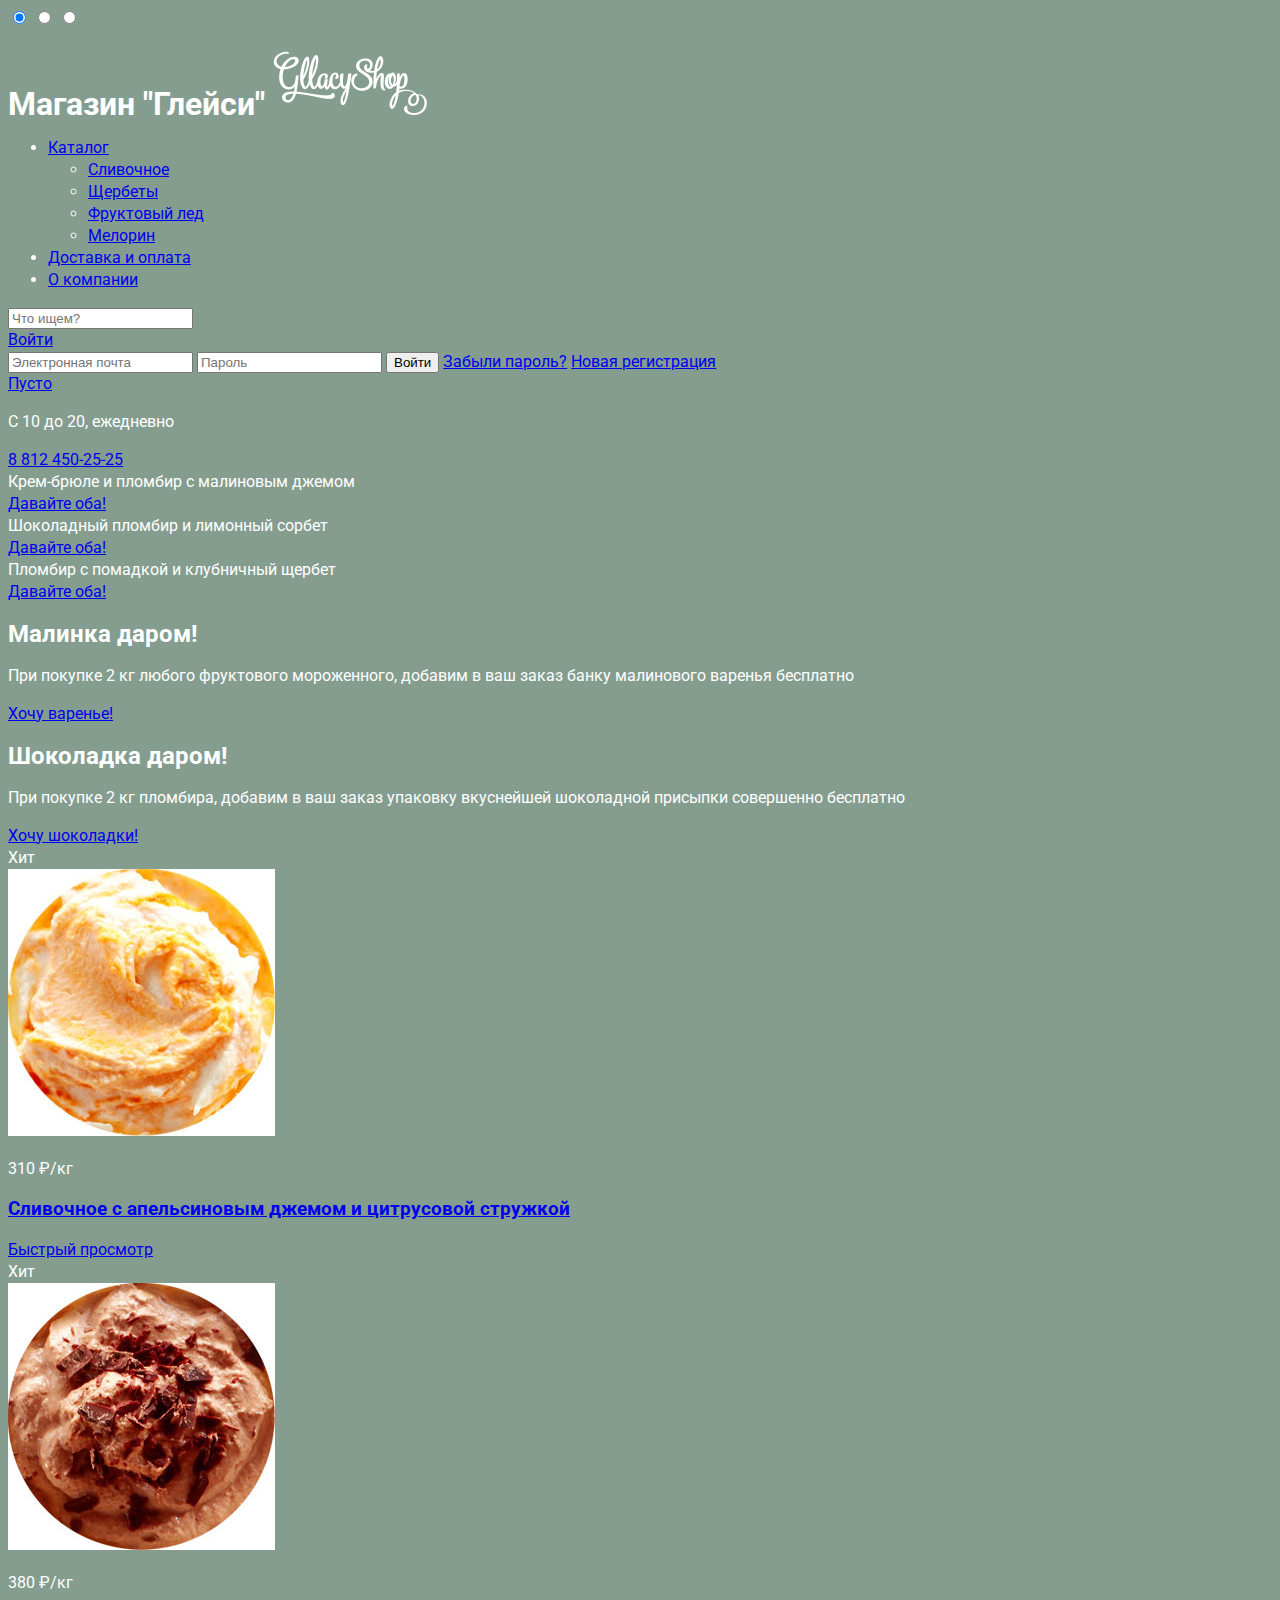
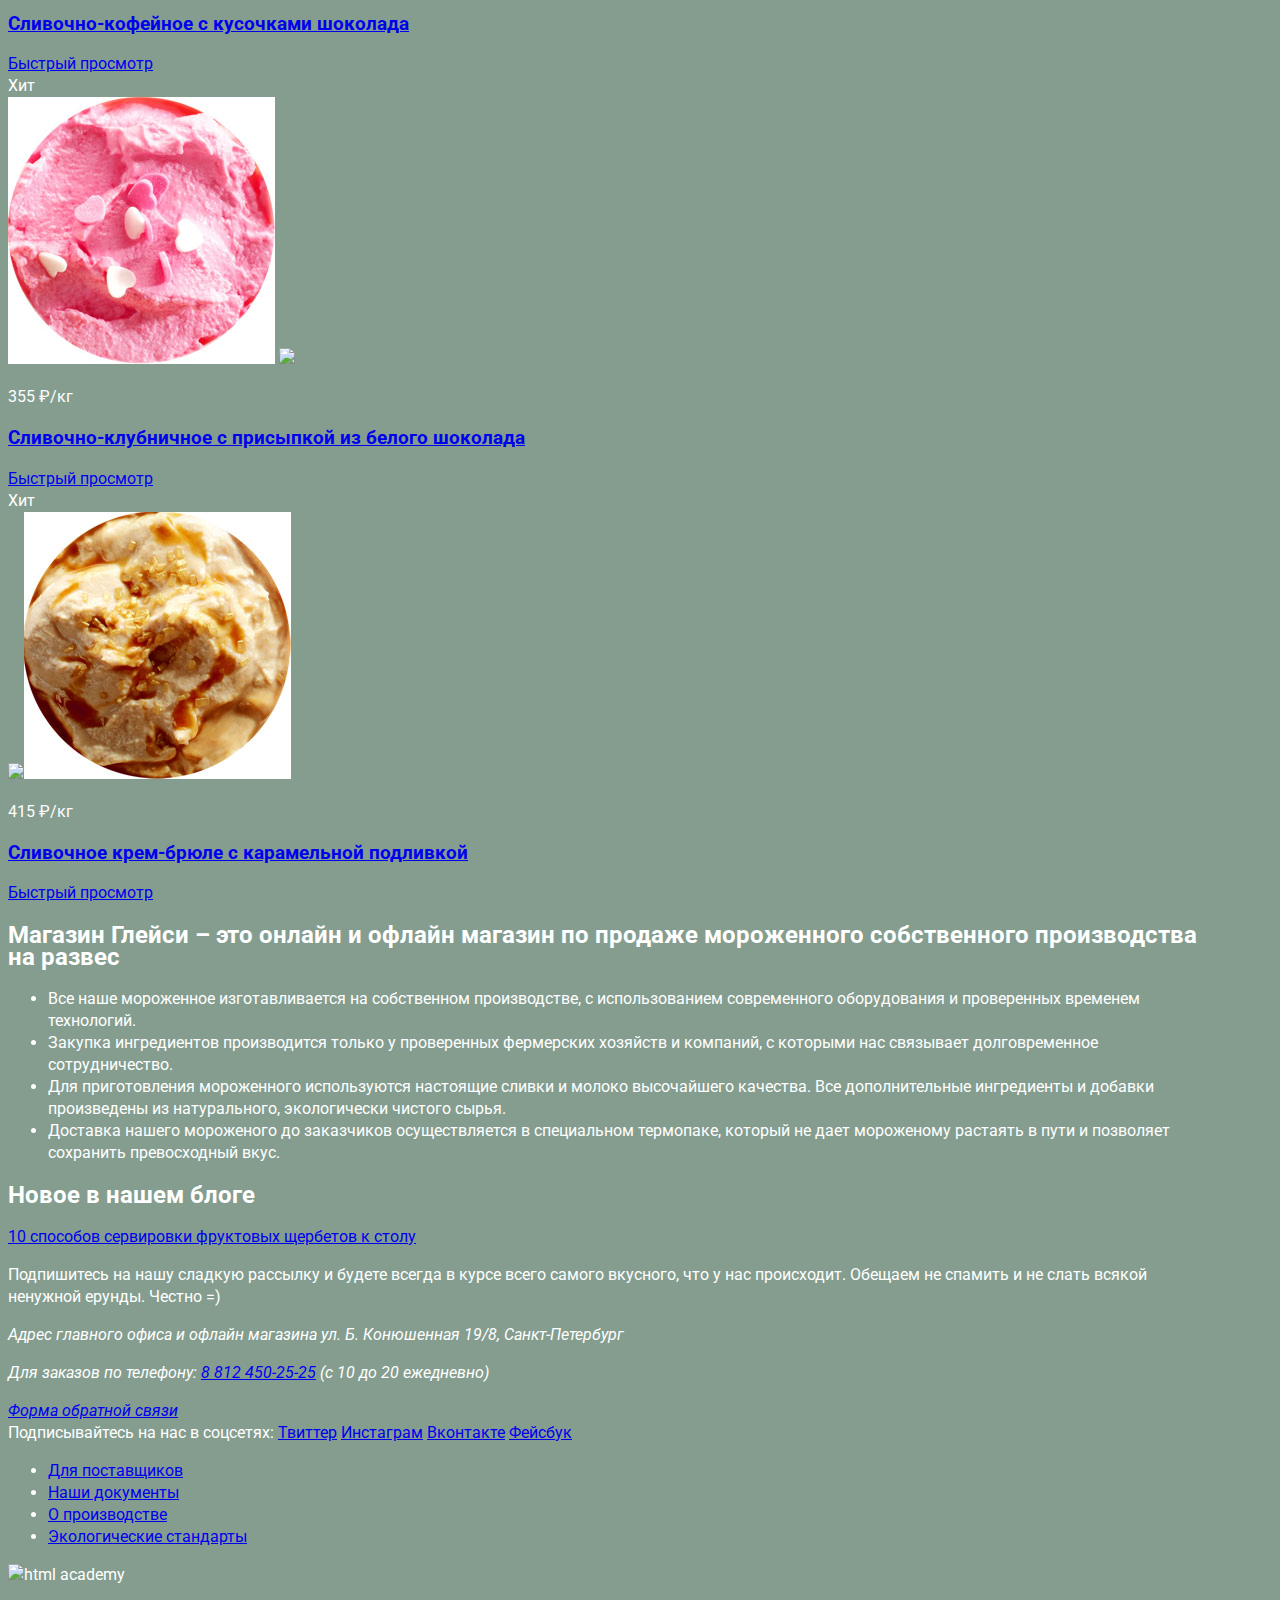
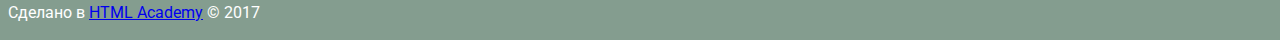
==== index.html @ 0c8eb5ff "Графика" ====
<!DOCTYPE html>
<html lang="ru">
<head>
  <meta charset="utf-8">
  <title>Глейси.Главная</title>
  <link rel="stylesheet" href="https://fonts.googleapis.com/css?family=Roboto:400,500,700&amp;subset=cyrillic">
  <link rel="stylesheet" href="css/style.css">
</head>
<body>
  <input type="radio" name="toggle" id="btn-1" checked>
  <input type="radio" name="toggle" id="btn-2">
  <input type="radio" name="toggle" id="btn-3">
  <div class="wrapper">
    <div class="content-wrapper">
      <header class="main-header">
        <div class="shop-logo">
          <h1>
            <span class="visually-hidden">Магазин "Глейси"</span>
            <img src="img/logo.png" alt="Gllacy Shop" width="154" height="64">
          </h1>
        </div>
        <nav class="main-navigation">
          <ul class="main-menu">
            <li>
              <a href="#">Каталог</a>
              <ul class="sub-menu">
                <li>
                  <a href="catalog.html">Сливочное</a>
                </li>
                <li>
                  <a href="#">Щербеты</a>
                </li>
                <li>
                  <a href="#">Фруктовый лед</a>
                </li>
                <li>
                  <a href="#">Мелорин</a>
                </li>
              </ul>
            </li>
            <li>
              <a href="#">Доставка и оплата</a>
            </li>
            <li>
              <a href="#">О компании</a>
            </li>
          </ul>
        </nav>
        <div class="user-block">
          <div class="search-icon">
            <div class="search-form">
              <!--search-popup-->
              <form action="#" method="post">
                <input type="search" name="search" id="search" placeholder="Что ищем?">
                <label for="search"></label>
              </form>
            </div>
          </div>
          <div class="login">
            <a class="login-icon" href="#">Войти</a>
            <form action="#" method="post">
              <!--login popup-->
              <input type="email" name="email" placeholder="Электронная почта" required>
              <label for="email"></label>
              <input type="text" name="password" id="password" placeholder="Пароль" required>
              <label for="password"></label>
              <button class="btn" type="submit">Войти</button>
              <a href="#">Забыли пароль?</a>
              <a href="#">Новая регистрация</a>
            </form>
          </div>
          <div class="cart">
            <a class="cart-icon" href="#">Пусто</a>
          </div>
          <div class="contacts">
            <p>С 10 до 20, ежедневно</p>
            <a class="phone" href="tel:+78124502525">8 812 450-25-25</a>
          </div>
        </div>
      </header>
      <!--end header-->
      <main>
        <div class="promo-slider">
          <div class="promo-slider-controls">
            <label for="btn-1"></label>
            <label for="btn-2"></label>
            <label for="btn-3"></label>
          </div>
          <div class="promo-slide" id="slide1">
            <div class="promo-slide-title ">
              Крем-брюле и пломбир с малиновым джемом
            </div>
            <a class="btn " href="# ">Давайте оба!</a>
          </div>
          <div class="promo-slide " id="slide2 ">
            <div class="promo-slide-title ">
              Шоколадный пломбир и лимонный сорбет
            </div>
            <a class="btn " href="# ">Давайте оба!</a>
          </div>
          <div class="promo-slide " id="slide3 ">
            <div class="promo-slide-title ">
              Пломбир с помадкой и клубничный щербет
            </div>
            <a class="btn " href="# ">Давайте оба!</a>
          </div>
        </div>
        <!--end slider-->
        <section class="banners ">
          <div class="banner ">
            <h2 class="banner-title ">Малинка даром!</h2>
            <p>При покупке 2 кг любого фруктового мороженного, добавим в ваш заказ банку малинового варенья бесплатно</p>
            <a class="btn " href="# ">Хочу варенье!</a>
          </div>
          <div class="banner-item ">
            <h2 class="banner-title ">Шоколадка даром!</h2>
            <p>При покупке 2 кг пломбира, добавим в ваш заказ упаковку вкуснейшей шоколадной присыпки совершенно бесплатно</p>
            <a class="btn " href="# ">Хочу шоколадки!</a>
          </div>
        </section>
        <!--end banners-->
        <section class="popular-items ">
          <article class="item ">
            <div class="mark mark-hit ">Хит</div>
            <div class="item-img ">
              <img src="img/creamy-orange-jam.jpg " alt="Сливочное с апельсиновым джемом и цитрусовой стружкой " width="267 " height="267 ">
            </div>
            <p class="item-price ">310 &#8381;<span>/кг</span></p>
            <h3 class="item-title ">
              <a href="# ">Сливочное с апельсиновым джемом и цитрусовой стружкой</a>
            </h3>
            <a class="item-btn " href="# ">Быстрый просмотр</a>
          </article>
          <article class="item ">
            <div class="mark mark-hit ">Хит</div>
            <div class="item-img ">
              <img src="img/creamy-coffee.jpg " alt="Сливочно-кофейное с кусочками шоколада " width="267 " height="267 ">
            </div>
            <p class="item-price ">380 &#8381;<span>/кг</span></p>
            <h3 class="item-title ">
              <a href="# ">Сливочно-кофейное с кусочками шоколада</a>
            </h3>
            <a class="item-btn " href="# ">Быстрый просмотр</a>
          </article>
          <article class="item ">
            <div class="mark mark-hit ">Хит</div>
            <div class="item-img ">
              <img src="img/creamy-strawberry.jpg " alt="Сливочно-клубничное с присыпкой из белого шоколада " width="267 " height="267 ">
              <img src="# " alt=" " width=" " height=" ">
            </div>
            <p class="item-price ">355 &#8381;<span>/кг</span></p>
            <h3 class="item-title ">
              <a href="# ">Сливочно-клубничное с присыпкой из белого шоколада</a>
            </h3>
            <a class="item-btn " href="# ">Быстрый просмотр</a>
          </article>
          <article class="item ">
            <div class="mark mark-hit ">Хит</div>
            <div class="item-img ">
              <img src="# " alt=" " width=" " height=" "><img src="img/creamy-creme-brulee.jpg " alt="Сливочное крем-брюле с карамельной подливкой " width="267 " height="267 ">
            </div>
            <p class="item-price ">415 &#8381;<span>/кг</span></p>
            <h3 class="item-title ">
              <a href="# ">Сливочное крем-брюле с карамельной подливкой</a>
            </h3>
            <a class="item-btn " href="# ">Быстрый просмотр</a>
          </article>
        </section>
        <!--end popular-items-->
        <section class="about-us ">
          <h2 class="about-us-title ">Магазин Глейси &ndash; это онлайн и офлайн магазин по продаже мороженного собственного производства на развес</h2>
          <ul class="about-us-info ">
            <li>
              Все наше мороженное изготавливается на собственном производстве, с использованием современного оборудования и проверенных временем технологий.
            </li>
            <li>
              Закупка ингредиентов производится только у проверенных фермерских хозяйств и компаний, с которыми нас связывает долговременное сотрудничество.
            </li>
            <li>
              Для приготовления мороженного используются настоящие сливки и молоко высочайшего качества. Все дополнительные ингредиенты и добавки произведены из натурального, экологически чистого сырья.
            </li>
            <li>
              Доставка нашего мороженого до заказчиков осуществляется в специальном термопаке, который не дает мороженому растаять в пути и позволяет сохранить превосходный вкус.
            </li>
          </ul>
          <!--
          <p>Все наше мороженное изготавливается на собственном производстве, с использованием современного оборудования и проверенных временем технологий.</p>
          <p>Закупка ингредиентов производится только у проверенных фермерских хозяйств и компаний, с которыми нас связывает долговременное сотрудничество.</p>
          <p>Для приготовления мороженного используются настоящие сливки и молоко высочайшего качества. Все дополнительные ингредиенты и добавки произведены из натурального, экологически чистого сырья.</p>
          <p>Доставка нашего мороженого до заказчиков осуществляется в специальном термопаке, который не дает мороженому растаять в пути и позволяет сохранить превосходный вкус.</p> -->
        </section>
        <!--end about-us-->
        <section class="index-content ">
          <div class="blog ">
            <h2 class="blog-title ">Новое в нашем блоге</h2>
            <div class="blog-news ">
              <a href="# ">10 способов сервировки фруктовых щербетов к столу</a>
            </div>
          </div>
          <div class="subscribe ">
            <p>Подпишитесь на нашу сладкую рассылку и будете всегда в курсе всего самого вкусного, что у нас происходит. Обещаем не спамить и не слать всякой ненужной ерунды. Честно =)</p>
            <form>

            </form>
          </div>
        </section>
        <!--end index-content-->
        <section class="contacts ">
          <div class="map ">

          </div>
          <address>
            <p>Адрес главного офиса и офлайн магазина <span>ул. Б. Конюшенная 19/8, Санкт-Петербург</span></p>
            <p>Для заказов по телефону:
              <a class="phone " href="tel:+78124502525 ">8 812 450-25-25</a>
            (с 10 до 20 ежедневно)
            </p>
            <a class="feedback-btn " href="# ">Форма обратной связи</a>
          </address>
        </section>
        <!--end contacts-->
      </main>
      <footer class="main-footer ">
        <div class="footer-social ">
          <span class="visually-hidden ">Подписывайтесь на нас в соцсетях:</span>
          <a class="social-btn social-btn-twit " href="# ">Твиттер</a>
          <a class="social-btn social-btn-inst " href="# ">Инстаграм</a>
          <a class="social-btn social-btn-vk " href="# ">Вконтакте</a>
          <a class="social-btn social-btn-fb " href="# ">Фейсбук</a>
        </div>
        <div class="footer-navigation ">
          <ul>
            <li>
              <a href="# ">Для поставщиков</a>
            </li>
            <li>
              <a href="# ">Наши документы</a>
            </li>
            <li>
              <a href="# ">О производстве</a>
            </li>
            <li>
              <a href="# ">Экологические стандарты</a>
            </li>
          </ul>
        </div>
        <div class="footer-copyright ">
          <div class="copyright-logo ">
            <img src="# " alt="html academy " width="# " height="# ">
          </div>
          <p>Сделано в
            <a class=" " href="https://htmlacademy.ru ">HTML Academy</a> &copy; 2017 </p>
        </div>
      </footer>
      <!--end footer-->
    </div>
  </div>
</body>

</html>
---- css/style.css ----
body {
  min-width: 900px;
  max-width: 1200px;
  font-family: "Roboto", "Arial", sans-serif;
  font-size: 16px;
  line-height: 22px;
  font-weight: 400;
  color: #ffffff;

  background: #849d8f;
}
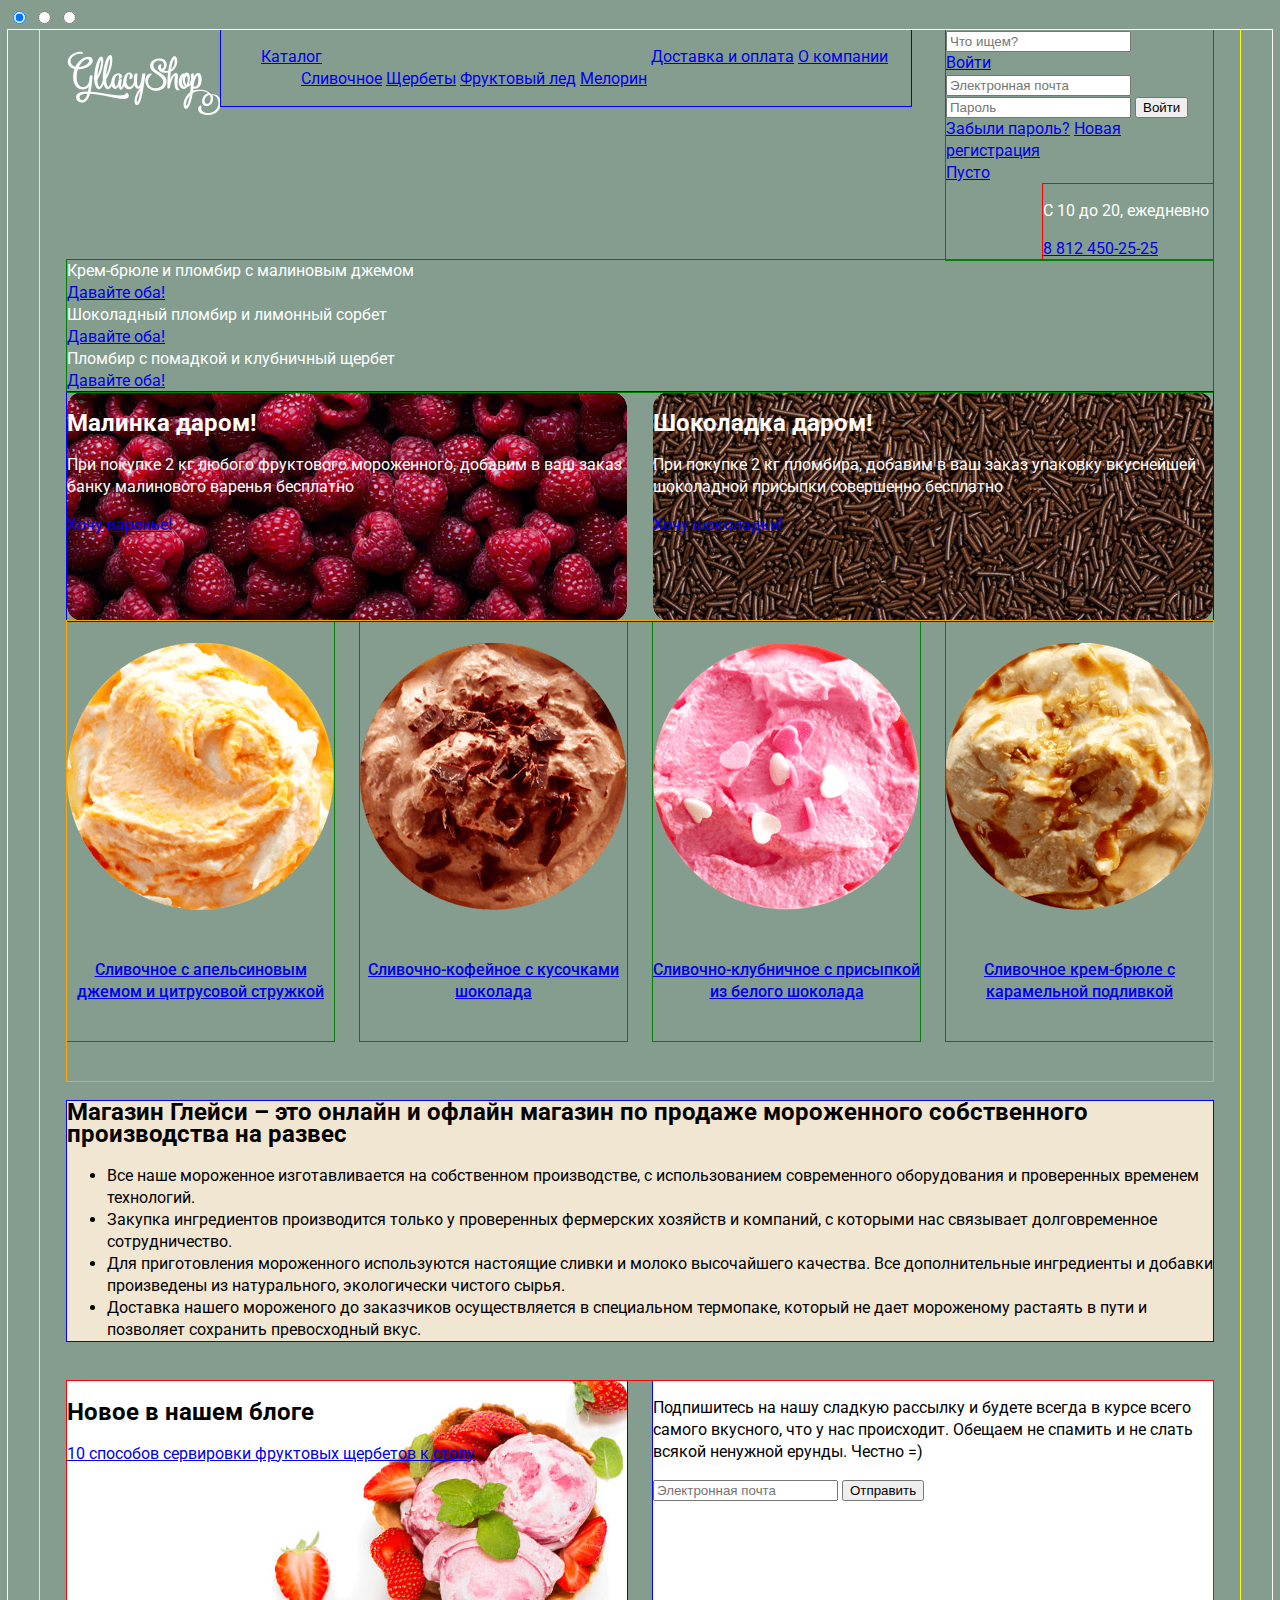
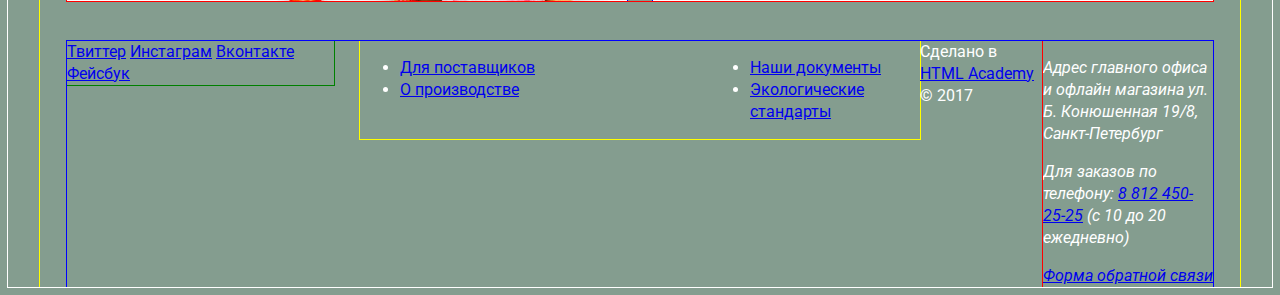
==== commit 3f582003: "Сетка" ====
--- a/index.html
+++ b/index.html
@@ -12,7 +12,7 @@
   <input type="radio" name="toggle" id="btn-3">
   <div class="wrapper">
     <div class="content-wrapper">
-      <header class="main-header">
+      <header class="main-header clearfix">
         <div class="shop-logo">
           <h1>
             <span class="visually-hidden">Магазин "Глейси"</span>
@@ -87,89 +87,88 @@
             <label for="btn-3"></label>
           </div>
           <div class="promo-slide" id="slide1">
-            <div class="promo-slide-title ">
+            <div class="promo-slide-title">
               Крем-брюле и пломбир с малиновым джемом
             </div>
-            <a class="btn " href="# ">Давайте оба!</a>
-          </div>
-          <div class="promo-slide " id="slide2 ">
-            <div class="promo-slide-title ">
+            <a class="btn" href="#">Давайте оба!</a>
+          </div>
+          <div class="promo-slide" id="slide2">
+            <div class="promo-slide-title">
               Шоколадный пломбир и лимонный сорбет
             </div>
-            <a class="btn " href="# ">Давайте оба!</a>
-          </div>
-          <div class="promo-slide " id="slide3 ">
-            <div class="promo-slide-title ">
+            <a class="btn" href="#">Давайте оба!</a>
+          </div>
+          <div class="promo-slide" id="slide3">
+            <div class="promo-slide-title">
               Пломбир с помадкой и клубничный щербет
             </div>
-            <a class="btn " href="# ">Давайте оба!</a>
+            <a class="btn" href="#">Давайте оба!</a>
           </div>
         </div>
         <!--end slider-->
-        <section class="banners ">
-          <div class="banner ">
-            <h2 class="banner-title ">Малинка даром!</h2>
+        <section class="banners clearfix">
+          <div class="banner raspberry">
+            <h2 class="banner-title">Малинка даром!</h2>
             <p>При покупке 2 кг любого фруктового мороженного, добавим в ваш заказ банку малинового варенья бесплатно</p>
-            <a class="btn " href="# ">Хочу варенье!</a>
-          </div>
-          <div class="banner-item ">
-            <h2 class="banner-title ">Шоколадка даром!</h2>
+            <a class="btn" href="#">Хочу варенье!</a>
+          </div>
+          <div class="banner chocolate">
+            <h2 class="banner-title">Шоколадка даром!</h2>
             <p>При покупке 2 кг пломбира, добавим в ваш заказ упаковку вкуснейшей шоколадной присыпки совершенно бесплатно</p>
-            <a class="btn " href="# ">Хочу шоколадки!</a>
+            <a class="btn" href="#">Хочу шоколадки!</a>
           </div>
         </section>
         <!--end banners-->
-        <section class="popular-items ">
-          <article class="item ">
+        <section class="popular-items">
+          <article class="item">
             <div class="mark mark-hit ">Хит</div>
-            <div class="item-img ">
-              <img src="img/creamy-orange-jam.jpg " alt="Сливочное с апельсиновым джемом и цитрусовой стружкой " width="267 " height="267 ">
-            </div>
-            <p class="item-price ">310 &#8381;<span>/кг</span></p>
-            <h3 class="item-title ">
-              <a href="# ">Сливочное с апельсиновым джемом и цитрусовой стружкой</a>
-            </h3>
-            <a class="item-btn " href="# ">Быстрый просмотр</a>
-          </article>
-          <article class="item ">
-            <div class="mark mark-hit ">Хит</div>
-            <div class="item-img ">
-              <img src="img/creamy-coffee.jpg " alt="Сливочно-кофейное с кусочками шоколада " width="267 " height="267 ">
-            </div>
-            <p class="item-price ">380 &#8381;<span>/кг</span></p>
-            <h3 class="item-title ">
-              <a href="# ">Сливочно-кофейное с кусочками шоколада</a>
-            </h3>
-            <a class="item-btn " href="# ">Быстрый просмотр</a>
-          </article>
-          <article class="item ">
-            <div class="mark mark-hit ">Хит</div>
-            <div class="item-img ">
-              <img src="img/creamy-strawberry.jpg " alt="Сливочно-клубничное с присыпкой из белого шоколада " width="267 " height="267 ">
-              <img src="# " alt=" " width=" " height=" ">
-            </div>
-            <p class="item-price ">355 &#8381;<span>/кг</span></p>
-            <h3 class="item-title ">
-              <a href="# ">Сливочно-клубничное с присыпкой из белого шоколада</a>
-            </h3>
-            <a class="item-btn " href="# ">Быстрый просмотр</a>
-          </article>
-          <article class="item ">
-            <div class="mark mark-hit ">Хит</div>
-            <div class="item-img ">
-              <img src="# " alt=" " width=" " height=" "><img src="img/creamy-creme-brulee.jpg " alt="Сливочное крем-брюле с карамельной подливкой " width="267 " height="267 ">
-            </div>
-            <p class="item-price ">415 &#8381;<span>/кг</span></p>
-            <h3 class="item-title ">
-              <a href="# ">Сливочное крем-брюле с карамельной подливкой</a>
-            </h3>
-            <a class="item-btn " href="# ">Быстрый просмотр</a>
+            <div class="item-img">
+              <img src="img/creamy-orange-jam.png" alt="Сливочное с апельсиновым джемом и цитрусовой стружкой" width="267" height="267">
+            </div>
+            <p class="item-price">310 &#8381;<span>/кг</span></p>
+            <h3 class="item-title">
+              <a href="#">Сливочное с апельсиновым джемом и цитрусовой стружкой</a>
+            </h3>
+            <a class="item-btn" href="#">Быстрый просмотр</a>
+          </article>
+          <article class="item">
+            <div class="mark mark-hit">Хит</div>
+            <div class="item-img">
+              <img src="img/creamy-coffee.png" alt="Сливочно-кофейное с кусочками шоколада" width="267" height="267">
+            </div>
+            <p class="item-price">380 &#8381;<span>/кг</span></p>
+            <h3 class="item-title">
+              <a href="#">Сливочно-кофейное с кусочками шоколада</a>
+            </h3>
+            <a class="item-btn" href="#">Быстрый просмотр</a>
+          </article>
+          <article class="item">
+            <div class="mark mark-hit">Хит</div>
+            <div class="item-img">
+              <img src="img/creamy-strawberry.png" alt="Сливочно-клубничное с присыпкой из белого шоколада" width="267" height="267">
+            </div>
+            <p class="item-price">355 &#8381;<span>/кг</span></p>
+            <h3 class="item-title">
+              <a href="#">Сливочно-клубничное с присыпкой из белого шоколада</a>
+            </h3>
+            <a class="item-btn" href="#">Быстрый просмотр</a>
+          </article>
+          <article class="item">
+            <div class="mark mark-hit">Хит</div>
+            <div class="item-img">
+              <img src="img/creamy-creme-brulee.png" alt="Сливочное крем-брюле с карамельной подливкой" width="267" height="267">
+            </div>
+            <p class="item-price">415 &#8381;<span>/кг</span></p>
+            <h3 class="item-title">
+              <a href="#">Сливочное крем-брюле с карамельной подливкой</a>
+            </h3>
+            <a class="item-btn" href="#">Быстрый просмотр</a>
           </article>
         </section>
         <!--end popular-items-->
-        <section class="about-us ">
-          <h2 class="about-us-title ">Магазин Глейси &ndash; это онлайн и офлайн магазин по продаже мороженного собственного производства на развес</h2>
-          <ul class="about-us-info ">
+        <section class="about-us">
+          <h2 class="about-us-title">Магазин Глейси &ndash; это онлайн и офлайн магазин по продаже мороженного собственного производства на развес</h2>
+          <ul class="about-us-info">
             <li>
               Все наше мороженное изготавливается на собственном производстве, с использованием современного оборудования и проверенных временем технологий.
             </li>
@@ -190,66 +189,69 @@
           <p>Доставка нашего мороженого до заказчиков осуществляется в специальном термопаке, который не дает мороженому растаять в пути и позволяет сохранить превосходный вкус.</p> -->
         </section>
         <!--end about-us-->
-        <section class="index-content ">
-          <div class="blog ">
-            <h2 class="blog-title ">Новое в нашем блоге</h2>
-            <div class="blog-news ">
-              <a href="# ">10 способов сервировки фруктовых щербетов к столу</a>
-            </div>
-          </div>
-          <div class="subscribe ">
+        <section class="index-content clearfix">
+          <div class="blog">
+            <h2 class="blog-title">Новое в нашем блоге</h2>
+            <div class="blog-news">
+              <a href="#">10 способов сервировки фруктовых щербетов к столу</a>
+            </div>
+          </div>
+          <div class="subscribe">
             <p>Подпишитесь на нашу сладкую рассылку и будете всегда в курсе всего самого вкусного, что у нас происходит. Обещаем не спамить и не слать всякой ненужной ерунды. Честно =)</p>
             <form>
-
+              <input type="email" name="email" placeholder="Электронная почта" required>
+              <label for="email"></label>
+              <button class="btn" type="submit">Отправить</button>
             </form>
           </div>
         </section>
         <!--end index-content-->
-        <section class="contacts ">
-          <div class="map ">
+        <section class="contacts">
+          <div class="map">
 
           </div>
           <address>
             <p>Адрес главного офиса и офлайн магазина <span>ул. Б. Конюшенная 19/8, Санкт-Петербург</span></p>
             <p>Для заказов по телефону:
-              <a class="phone " href="tel:+78124502525 ">8 812 450-25-25</a>
+              <a class="phone" href="tel:+78124502525">8 812 450-25-25</a>
             (с 10 до 20 ежедневно)
             </p>
-            <a class="feedback-btn " href="# ">Форма обратной связи</a>
+            <a class="feedback-btn" href="#">Форма обратной связи</a>
           </address>
         </section>
         <!--end contacts-->
       </main>
-      <footer class="main-footer ">
-        <div class="footer-social ">
-          <span class="visually-hidden ">Подписывайтесь на нас в соцсетях:</span>
-          <a class="social-btn social-btn-twit " href="# ">Твиттер</a>
-          <a class="social-btn social-btn-inst " href="# ">Инстаграм</a>
-          <a class="social-btn social-btn-vk " href="# ">Вконтакте</a>
-          <a class="social-btn social-btn-fb " href="# ">Фейсбук</a>
-        </div>
-        <div class="footer-navigation ">
-          <ul>
-            <li>
-              <a href="# ">Для поставщиков</a>
-            </li>
-            <li>
-              <a href="# ">Наши документы</a>
-            </li>
-            <li>
-              <a href="# ">О производстве</a>
-            </li>
-            <li>
-              <a href="# ">Экологические стандарты</a>
-            </li>
-          </ul>
-        </div>
-        <div class="footer-copyright ">
-          <div class="copyright-logo ">
-            <img src="# " alt="html academy " width="# " height="# ">
+      <footer class="main-footer clearfix">
+        <div class="footer-social">
+          <span class="visually-hidden">Подписывайтесь на нас в соцсетях:</span>
+          <a class="social-btn social-btn-twit" href="#">Твиттер</a>
+          <a class="social-btn social-btn-inst" href="#">Инстаграм</a>
+          <a class="social-btn social-btn-vk" href="#">Вконтакте</a>
+          <a class="social-btn social-btn-fb" href="#">Фейсбук</a>
+        </div>
+        <div class="footer-navigation clearfix">
+          <ul class="footer-navigation-production">
+            <li>
+              <a href="#">Для поставщиков</a>
+            </li>
+            <li>
+              <a href="#">О производстве</a>
+            </li>
+          </ul>
+          <ul class="footer-navigation-documents">
+            <li>
+              <a href="#">Наши документы</a>
+            </li>
+            <li>
+              <a href="#">Экологические стандарты</a>
+            </li>
+          </ul>
+        </div>
+        <div class="footer-copyright">
+          <div class="copyright-logo">
           </div>
           <p>Сделано в
-            <a class=" " href="https://htmlacademy.ru ">HTML Academy</a> &copy; 2017 </p>
+            <a class="#" href="https://htmlacademy.ru">HTML Academy</a> &copy; 2017</p>
         </div>
       </footer>
       <!--end footer-->
--- a/css/style.css
+++ b/css/style.css
@@ -1,6 +1,7 @@
 body {
-  min-width: 900px;
-  max-width: 1200px;
+  min-width: 1200px;
+  /*min-width: 900px;
+  max-width: 1200px;*/
   font-family: "Roboto", "Arial", sans-serif;
   font-size: 16px;
   line-height: 22px;
@@ -9,3 +10,274 @@
 
   background: #849d8f;
 }
+
+.clearfix::after {
+  content: "";
+
+  display: table;
+  clear: both;
+}
+
+.visually-hidden {
+  display: none;
+}
+
+.wrapper {
+  outline: white 1px solid;
+}
+
+.content-wrapper {
+  outline: yellow 1px solid;
+  width: 1146px;
+  margin: 0 auto;
+  padding: 0 27px;
+}
+
+.main-header {
+  outline-color: red 1px solid;
+}
+
+.shop-logo {
+  float: left;
+  width: 154px;
+}
+
+.main-navigation {
+  outline: blue 1px solid;
+  float: left;
+  width: 690px;
+}
+
+.main-menu li {
+  display: inline-block;
+  vertical-align: top;
+}
+
+.user-block {
+  outline: green 1px solid;
+  float: right;
+  width:267px;
+}
+
+.contacts {
+  float: right;
+  width: 170px;
+}
+
+.promo-slider {
+  outline: green 1px solid;
+}
+
+.banners {
+  outline: blue 1px solid;
+}
+
+.banner {
+  width: 560px;
+  min-height: 229px;
+}
+
+.banner.raspberry {
+  float: left;
+
+  color: #ffffff;
+  background: #b13559 url("../img/raspberry-banner.jpg") no-repeat;
+  background-position: 100% 100%;
+  border-radius: 15px;
+}
+
+.banner.chocolate {
+  float: right;
+
+  color: #ffffff;
+  background: #391d11 url("../img/chocolate-banner.jpg");
+  border-radius: 16px;
+}
+
+.popular-items {
+  outline: orange 1px solid;
+  font-size: 0;
+}
+
+/*.item-img img {
+  width: 267px;
+  height: 267px;
+  border-radius: 50%;
+}*/
+
+/*   start catalog style   */
+
+.items {
+  outline: blue 1px solid;
+  font-size: 0;
+}
+
+/*   end catalog style   */
+
+.item {
+  outline: green 1px solid;
+  display: inline-block;
+  width: 267px;
+  margin-right: 26px;
+  margin-bottom: 40px;
+  vertical-align: top;
+  text-align: center;
+}
+
+.item:nth-child(4n+4) {
+  margin-right: 0;
+}
+
+.item-title {
+  font-size: 16px;
+  font-weight: 500;
+  line-height: 22px;
+}
+
+.about-us {
+  outline: blue 1px solid;
+  margin-bottom: 40px;
+  color: #000000;
+  background: #f1e6d1;
+}
+
+.index-content {
+  outline: red 1px solid;
+  margin-bottom: 40px;
+}
+
+.blog {
+  outline: blue 1px solid;
+  float: left;
+  width: 560px;
+  min-height: 220px;
+  color: #000000;
+  background: #ffffff url("../img/blog-img.jpg");
+}
+
+.subscribe {
+  outline: blue 1px solid;
+  float: right;
+  width: 560px;
+  min-height: 220px;
+  color: #000000;
+  background: #ffffff;
+}
+
+.contacts {
+  outline: red 1px solid;
+}
+
+/*   start catalog style   */
+
+.breadcrumbs {
+  outline: orange 1px solid;
+}
+
+.breadcrumbs li {
+  display: inline-block;
+}
+
+.catalog-creamy {
+  outline: black 1px solid;
+}
+
+.catalog-creamy-title {
+  outline: grey 1px solid;
+}
+
+.filter {
+  outline: green 1px solid;
+  margin: 0;
+  padding: 0;
+  font-size: 16px;
+  font-weight: 500;
+  line-height: 18px;
+}
+
+.sorting-filter {
+  float: left;
+  width: 193px;
+  margin: 0;
+  margin-right: 16px;
+  padding: 0;
+  border: none;
+}
+
+.range-filter {
+  float: left;
+  width: 218px;
+  margin: 0;
+  margin-right: 15px;
+  padding: 0;
+  border: none;
+}
+
+.fat-filter {
+  float: left;
+  width: 415px;
+  margin: 0;
+  margin-right: 289px;
+  padding: 0;
+  border: none;
+}
+
+.filler-filter {
+  float: left;
+  width: 702px;
+  margin: 0;
+  margin-right: 15px;
+  padding: 0;
+}
+
+.filter-title {
+  font-size: 14px;
+  font-weight: 500;
+  line-height: 16px;
+}
+
+.pagination {
+  width: 190px;
+  margin: 0;
+  margin-left: auto;
+  padding: 0;
+}
+
+.pagination li {
+  display: inline-block;
+}
+
+/*   end catalog ctyle     */
+
+.main-footer {
+  outline: blue 1px solid;
+}
+
+.footer-social {
+  outline: green 1px solid;
+  float: left;
+  width: 267px;
+  margin-right: 26px;
+}
+
+.footer-navigation {
+  outline: yellow 1px solid;
+  float: left;
+  width: 560px;
+}
+
+.footer-navigation-production {
+  float: left;
+  width: 150px;
+}
+
+.footer-navigation-documents {
+  float: right;
+  width: 170px;
+}
+
+.footer-copyrigt {
+  outline: orange 1px solid;
+  float: right;
+  width: 267px;
+}
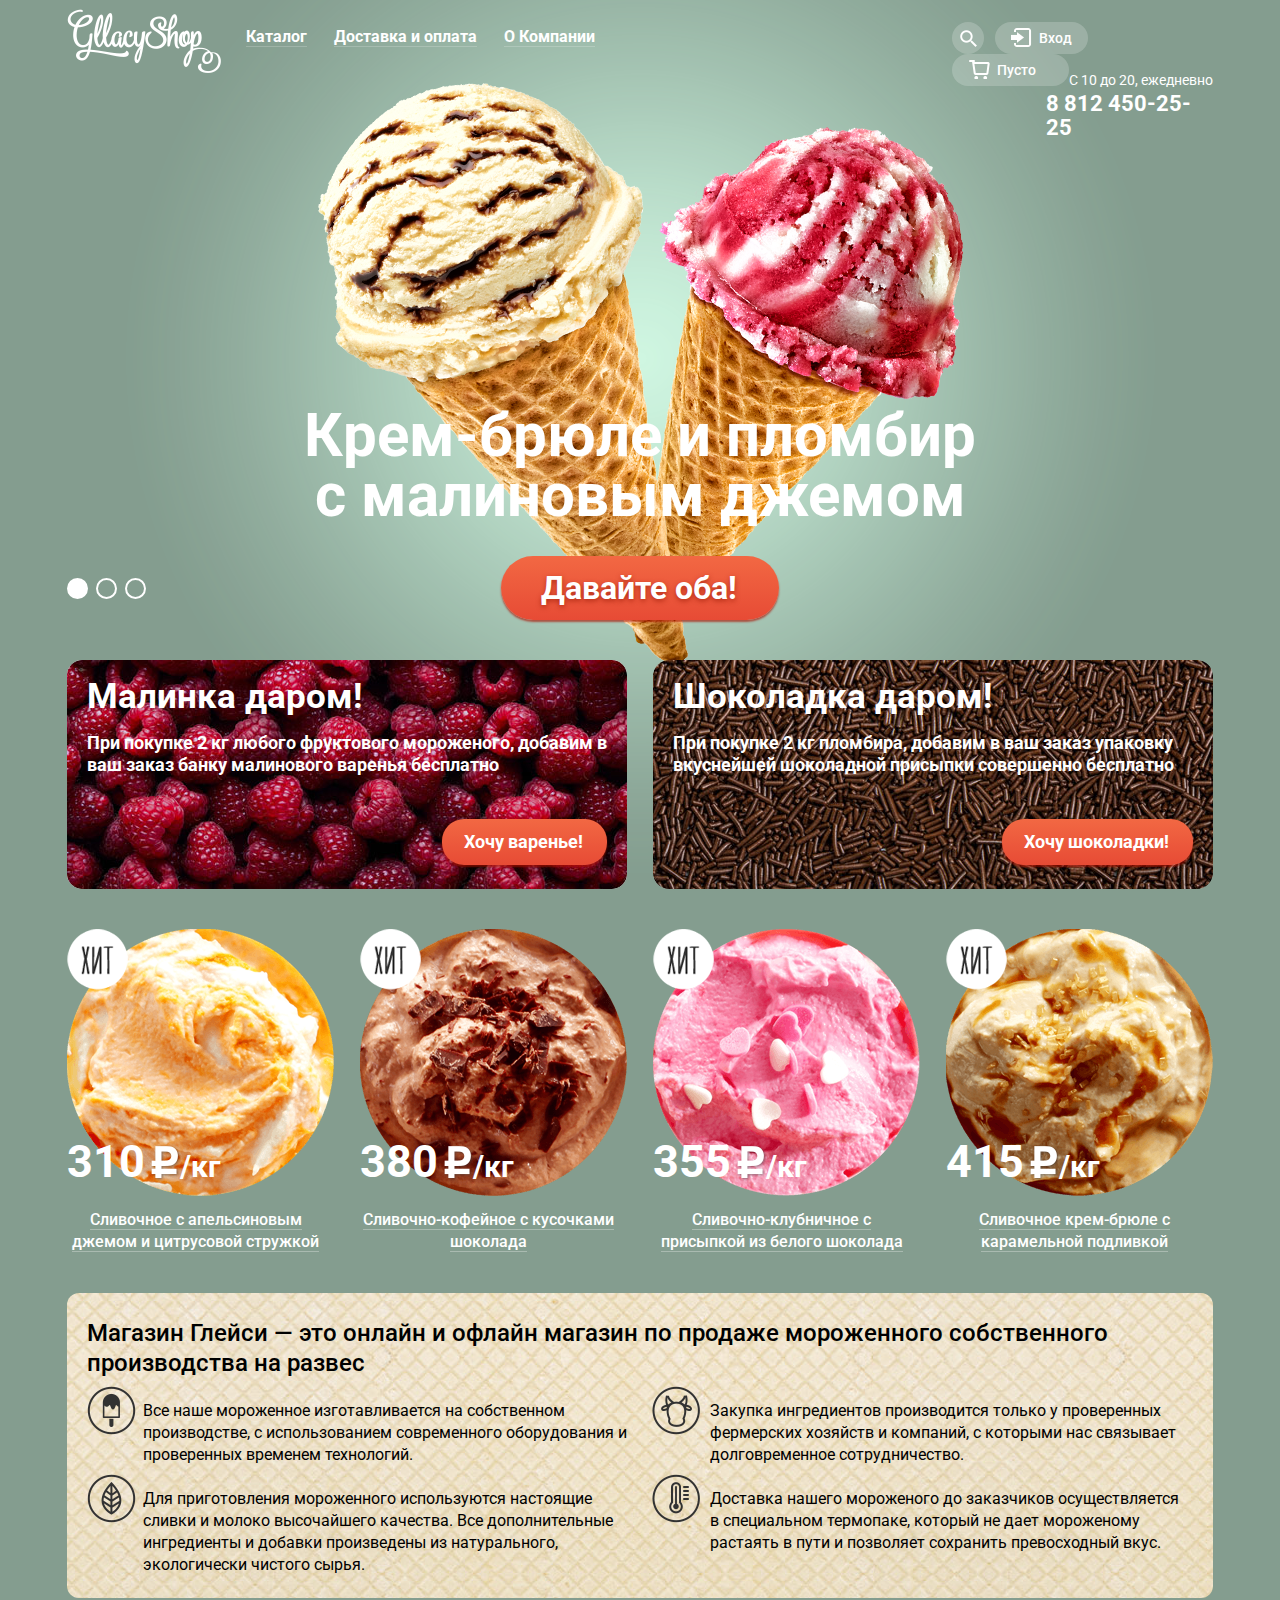
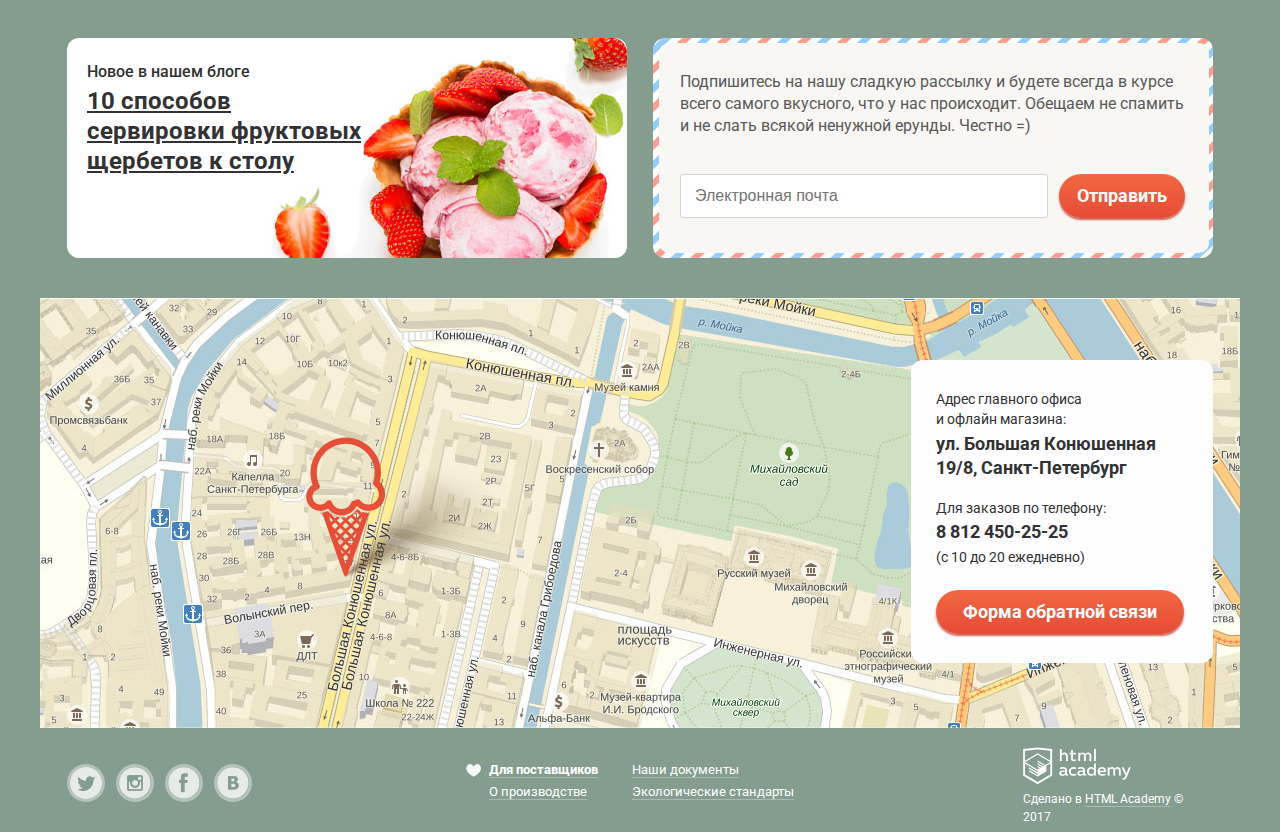
==== commit e10fba38: "Декоративные элементы" ====
--- a/index.html
+++ b/index.html
@@ -1,121 +1,129 @@
 <!DOCTYPE html>
 <html lang="ru">
+
 <head>
   <meta charset="utf-8">
   <title>Глейси.Главная</title>
   <link rel="stylesheet" href="https://fonts.googleapis.com/css?family=Roboto:400,500,700&amp;subset=cyrillic">
+  <link rel="stylesheet" href="css/normalize.css">
   <link rel="stylesheet" href="css/style.css">
 </head>
 <body>
   <input type="radio" name="toggle" id="btn-1" checked>
   <input type="radio" name="toggle" id="btn-2">
   <input type="radio" name="toggle" id="btn-3">
-  <div class="wrapper">
+  <div class="site-wrapper">
     <div class="content-wrapper">
       <header class="main-header clearfix">
-        <div class="shop-logo">
-          <h1>
-            <span class="visually-hidden">Магазин "Глейси"</span>
-            <img src="img/logo.png" alt="Gllacy Shop" width="154" height="64">
-          </h1>
-        </div>
+        <h1 class="shop-logo">
+          <span class="visually-hidden">Магазин "Глейси"</span>
+          <img src="img/logo.png" alt="Gllacy Shop" width="154" height="64">
+        </h1>
         <nav class="main-navigation">
           <ul class="main-menu">
-            <li>
-              <a href="#">Каталог</a>
-              <ul class="sub-menu">
-                <li>
-                  <a href="catalog.html">Сливочное</a>
-                </li>
-                <li>
-                  <a href="#">Щербеты</a>
-                </li>
-                <li>
-                  <a href="#">Фруктовый лед</a>
-                </li>
-                <li>
-                  <a href="#">Мелорин</a>
-                </li>
-              </ul>
+            <li class="main-menu-item">
+              <a class="main-menu-link" href="#">Каталог</a>
+              <div class="sub-menu-wrapper">
+                <ul class="sub-menu">
+                  <li class="sub-menu-title">Новинки</li>
+                  <li class="sub-menu-item actual">
+                    <a class="sub-menu-link" href="catalog.html">Сливочное</a>
+                  </li>
+                  <li class="sub-menu-item">
+                    <a class="sub-menu-link" href="#">Щербеты</a>
+                  </li>
+                  <li class="sub-menu-item">
+                    <a class="sub-menu-link" href="#">Фруктовый лед</a>
+                  </li>
+                  <li class="sub-menu-item">
+                    <a class="sub-menu-link" href="#">Мелорин</a>
+                  </li>
+                </ul>
+              </div>
             </li>
-            <li>
-              <a href="#">Доставка и оплата</a>
+            <li class="main-menu-item">
+              <a class="main-menu-link" href="#">Доставка и оплата</a>
             </li>
-            <li>
-              <a href="#">О компании</a>
+            <li class="main-menu-item">
+              <a class="main-menu-link" href="#">О Компании</a>
             </li>
           </ul>
         </nav>
         <div class="user-block">
-          <div class="search-icon">
-            <div class="search-form">
+          <div class="search">
+            <a class="search-btn" href="#"><span class="visually-hidden">Поиск</span></a>
+            <div class="search-form-wrapper">
               <!--search-popup-->
-              <form action="#" method="post">
+              <form class="search-form" action="#" method="post">
+                <label for="search">Что ищем?</label>
                 <input type="search" name="search" id="search" placeholder="Что ищем?">
-                <label for="search"></label>
               </form>
             </div>
           </div>
           <div class="login">
-            <a class="login-icon" href="#">Войти</a>
-            <form action="#" method="post">
+            <a class="login-btn" href="#">Вход</a>
+            <div class="login-form-wrapper">
               <!--login popup-->
-              <input type="email" name="email" placeholder="Электронная почта" required>
-              <label for="email"></label>
-              <input type="text" name="password" id="password" placeholder="Пароль" required>
-              <label for="password"></label>
-              <button class="btn" type="submit">Войти</button>
-              <a href="#">Забыли пароль?</a>
-              <a href="#">Новая регистрация</a>
-            </form>
+              <form class="login-form clearfix" action="#" method="post">
+                <label for="email">Электронная почта</label>
+                <input type="email" name="email" placeholder="Электронная почта" required>
+                <label for="password">Пароль</label>
+                <input type="text" name="password" id="password" placeholder="Пароль" required>
+                <button class="btn" type="submit">Вход</button>
+                <div class="login-form-links">
+                  <a href="#">Забыли пароль?</a>
+                  <a href="#">Новая регистрация</a>
+                </div>
+              </form>
+            </div>
           </div>
           <div class="cart">
-            <a class="cart-icon" href="#">Пусто</a>
-          </div>
-          <div class="contacts">
-            <p>С 10 до 20, ежедневно</p>
-            <a class="phone" href="tel:+78124502525">8 812 450-25-25</a>
-          </div>
+            <a class="cart-btn" href="#">Пусто</a>
+          </div>
+        </div>
+        <div class="header-contacts">
+          <p>С 10 до 20, ежедневно</p>
+          <a class="contacts-phone" href="tel:+78124502525">8 812 450-25-25</a>
         </div>
       </header>
       <!--end header-->
       <main>
-        <div class="promo-slider">
-          <div class="promo-slider-controls">
+        <div class="slider">
+          <div class="slide" id="slide1">
+            <div class="slide-title">
+              Крем-брюле и пломбир с&nbsp;малиновым джемом
+            </div>
+            <a class="slider-btn btn" href="#">Давайте оба!</a>
+          </div>
+          <div class="slide" id="slide2">
+            <div class="slide-title">
+              Шоколадный пломбир и&nbsp;лимонный сорбет
+            </div>
+            <a class="slider-btn btn" href="#">Давайте оба!</a>
+          </div>
+          <div class="slide" id="slide3">
+            <div class="slide-title">
+              Пломбир с помадкой и&nbsp;клубничный щербет
+            </div>
+            <a class="slider-btn btn" href="#">Давайте оба!</a>
+          </div>
+          <div class="slider-controls">
             <label for="btn-1"></label>
             <label for="btn-2"></label>
             <label for="btn-3"></label>
           </div>
-          <div class="promo-slide" id="slide1">
-            <div class="promo-slide-title">
-              Крем-брюле и пломбир с малиновым джемом
-            </div>
-            <a class="btn" href="#">Давайте оба!</a>
-          </div>
-          <div class="promo-slide" id="slide2">
-            <div class="promo-slide-title">
-              Шоколадный пломбир и лимонный сорбет
-            </div>
-            <a class="btn" href="#">Давайте оба!</a>
-          </div>
-          <div class="promo-slide" id="slide3">
-            <div class="promo-slide-title">
-              Пломбир с помадкой и клубничный щербет
-            </div>
-            <a class="btn" href="#">Давайте оба!</a>
-          </div>
         </div>
         <!--end slider-->
-        <section class="banners clearfix">
-          <div class="banner raspberry">
-            <h2 class="banner-title">Малинка даром!</h2>
-            <p>При покупке 2 кг любого фруктового мороженного, добавим в ваш заказ банку малинового варенья бесплатно</p>
-            <a class="btn" href="#">Хочу варенье!</a>
-          </div>
-          <div class="banner chocolate">
-            <h2 class="banner-title">Шоколадка даром!</h2>
-            <p>При покупке 2 кг пломбира, добавим в ваш заказ упаковку вкуснейшей шоколадной присыпки совершенно бесплатно</p>
-            <a class="btn" href="#">Хочу шоколадки!</a>
+        <section class="promo clearfix">
+          <div class="promo-block raspberry">
+            <h2 class="promo-block-title">Малинка даром!</h2>
+            <p class="promo-block-info">При покупке 2 кг любого фруктового мороженого, добавим в ваш заказ банку малинового варенья бесплатно</p>
+            <a class="promo-block-btn btn" href="#">Хочу варенье!</a>
+          </div>
+          <div class="promo-block chocolate">
+            <h2 class="promo-block-title">Шоколадка даром!</h2>
+            <p class="promo-block-info">При покупке 2 кг пломбира, добавим в ваш заказ упаковку вкуснейшей шоколадной присыпки совершенно бесплатно</p>
+            <a class="promo-block-btn btn" href="#">Хочу шоколадки!</a>
           </div>
         </section>
         <!--end banners-->
@@ -125,138 +133,152 @@
             <div class="item-img">
               <img src="img/creamy-orange-jam.png" alt="Сливочное с апельсиновым джемом и цитрусовой стружкой" width="267" height="267">
             </div>
-            <p class="item-price">310 &#8381;<span>/кг</span></p>
-            <h3 class="item-title">
-              <a href="#">Сливочное с апельсиновым джемом и цитрусовой стружкой</a>
-            </h3>
-            <a class="item-btn" href="#">Быстрый просмотр</a>
+            <p class="item-price">310<span class="small">/кг</span></p>
+            <h3 class="item-title">
+              <a class="link" href="#">Сливочное с апельсиновым джемом и цитрусовой стружкой</a>
+            </h3>
+            <div class="item-view">
+              <a class="item-btn btn" href="#">Быстрый просмотр</a>
+            </div>
           </article>
           <article class="item">
             <div class="mark mark-hit">Хит</div>
             <div class="item-img">
               <img src="img/creamy-coffee.png" alt="Сливочно-кофейное с кусочками шоколада" width="267" height="267">
             </div>
-            <p class="item-price">380 &#8381;<span>/кг</span></p>
-            <h3 class="item-title">
-              <a href="#">Сливочно-кофейное с кусочками шоколада</a>
-            </h3>
-            <a class="item-btn" href="#">Быстрый просмотр</a>
+            <p class="item-price">380<span class="small">/кг</span></p>
+            <h3 class="item-title">
+              <a class="link" href="#">Сливочно-кофейное с кусочками шоколада</a>
+            </h3>
+            <div class="item-view">
+              <a class="item-btn btn" href="#">Быстрый просмотр</a>
+            </div>
           </article>
           <article class="item">
             <div class="mark mark-hit">Хит</div>
             <div class="item-img">
               <img src="img/creamy-strawberry.png" alt="Сливочно-клубничное с присыпкой из белого шоколада" width="267" height="267">
             </div>
-            <p class="item-price">355 &#8381;<span>/кг</span></p>
-            <h3 class="item-title">
-              <a href="#">Сливочно-клубничное с присыпкой из белого шоколада</a>
-            </h3>
-            <a class="item-btn" href="#">Быстрый просмотр</a>
+            <p class="item-price">355<span class="small">/кг</span></p>
+            <h3 class="item-title">
+              <a class="link" href="#">Сливочно-клубничное с присыпкой из белого шоколада</a>
+            </h3>
+            <div class="item-view">
+              <a class="item-btn btn" href="#">Быстрый просмотр</a>
+            </div>
           </article>
           <article class="item">
             <div class="mark mark-hit">Хит</div>
             <div class="item-img">
               <img src="img/creamy-creme-brulee.png" alt="Сливочное крем-брюле с карамельной подливкой" width="267" height="267">
             </div>
-            <p class="item-price">415 &#8381;<span>/кг</span></p>
-            <h3 class="item-title">
-              <a href="#">Сливочное крем-брюле с карамельной подливкой</a>
-            </h3>
-            <a class="item-btn" href="#">Быстрый просмотр</a>
+            <p class="item-price">415<span class="small">/кг</span></p>
+            <h3 class="item-title">
+              <a class="link" href="#">Сливочное крем-брюле с карамельной подливкой</a>
+            </h3>
+            <div class="item-view">
+              <a class="item-btn btn" href="#">Быстрый просмотр</a>
+            </div>
           </article>
         </section>
         <!--end popular-items-->
-        <section class="about-us">
-          <h2 class="about-us-title">Магазин Глейси &ndash; это онлайн и офлайн магазин по продаже мороженного собственного производства на развес</h2>
-          <ul class="about-us-info">
-            <li>
-              Все наше мороженное изготавливается на собственном производстве, с использованием современного оборудования и проверенных временем технологий.
-            </li>
-            <li>
-              Закупка ингредиентов производится только у проверенных фермерских хозяйств и компаний, с которыми нас связывает долговременное сотрудничество.
-            </li>
-            <li>
-              Для приготовления мороженного используются настоящие сливки и молоко высочайшего качества. Все дополнительные ингредиенты и добавки произведены из натурального, экологически чистого сырья.
-            </li>
-            <li>
-              Доставка нашего мороженого до заказчиков осуществляется в специальном термопаке, который не дает мороженому растаять в пути и позволяет сохранить превосходный вкус.
-            </li>
-          </ul>
-          <!--
-          <p>Все наше мороженное изготавливается на собственном производстве, с использованием современного оборудования и проверенных временем технологий.</p>
-          <p>Закупка ингредиентов производится только у проверенных фермерских хозяйств и компаний, с которыми нас связывает долговременное сотрудничество.</p>
-          <p>Для приготовления мороженного используются настоящие сливки и молоко высочайшего качества. Все дополнительные ингредиенты и добавки произведены из натурального, экологически чистого сырья.</p>
-          <p>Доставка нашего мороженого до заказчиков осуществляется в специальном термопаке, который не дает мороженому растаять в пути и позволяет сохранить превосходный вкус.</p> -->
+        <section class="about-us clearfix">
+          <h2 class="about-us-title">Магазин Глейси — это онлайн и офлайн магазин по продаже мороженного собственного производства на развес</h2>
+          <div class="about-us-info-left">
+            <p class="about-us-info production">Все наше мороженное изготавливается на собственном производстве, с использованием современного оборудования и проверенных временем технологий.</p>
+            <p class="about-us-info raw">Для приготовления мороженного используются настоящие сливки и молоко высочайшего качества. Все дополнительные ингредиенты и добавки произведены из натурального, экологически чистого сырья.</p>
+          </div>
+          <div class="about-us-info-right">
+            <p class="about-us-info purchase">Закупка ингредиентов производится только у проверенных фермерских хозяйств и компаний, с которыми нас связывает долговременное сотрудничество.</p>
+            <p class="about-us-info delivery">Доставка нашего мороженого до заказчиков осуществляется в специальном термопаке, который не дает мороженому растаять в пути и позволяет сохранить превосходный вкус.</p>
+          </div>
         </section>
         <!--end about-us-->
         <section class="index-content clearfix">
           <div class="blog">
             <h2 class="blog-title">Новое в нашем блоге</h2>
-            <div class="blog-news">
-              <a href="#">10 способов сервировки фруктовых щербетов к столу</a>
-            </div>
+            <a class="blog-news" href="#">
+              10 способов сервировки фруктовых щербетов к столу
+            </a>
           </div>
           <div class="subscribe">
-            <p>Подпишитесь на нашу сладкую рассылку и будете всегда в курсе всего самого вкусного, что у нас происходит. Обещаем не спамить и не слать всякой ненужной ерунды. Честно =)</p>
-            <form>
-              <input type="email" name="email" placeholder="Электронная почта" required>
-              <label for="email"></label>
-              <button class="btn" type="submit">Отправить</button>
-            </form>
+            <div class="subscribe-inside">
+              <p class="subscribe-info">Подпишитесь на нашу сладкую рассылку и будете всегда в курсе всего самого вкусного, что у нас происходит. Обещаем не спамить и не слать всякой ненужной ерунды. Честно =)</p>
+              <form class="subscribe-form">
+                <label for="email">Электронная почта</label>
+                <input type="email" name="email" placeholder="Электронная почта" required>
+                <button class="subscribe-form-btn btn" type="submit">Отправить</button>
+              </form>
+            </div>
           </div>
         </section>
         <!--end index-content-->
-        <section class="contacts">
-          <div class="map">
-
-          </div>
-          <address>
-            <p>Адрес главного офиса и офлайн магазина <span>ул. Б. Конюшенная 19/8, Санкт-Петербург</span></p>
-            <p>Для заказов по телефону:
-              <a class="phone" href="tel:+78124502525">8 812 450-25-25</a>
-            (с 10 до 20 ежедневно)
-            </p>
-            <a class="feedback-btn" href="#">Форма обратной связи</a>
-          </address>
+        <section class="location">
+          <div class="map-wrapper">
+            <img class="map" src="img/map.jpg" alt="карта" width="1200" height="430">
+          </div>
+          <div class="map-contacts">
+            <p class="map-address-title">Адрес главного офиса и офлайн магазина:</p>
+            <p class="map-address">ул. Большая Конюшенная 19/8, Санкт-Петербург</p>
+            <p class="map-phone-title">Для заказов по телефону:</p>
+            <a class="map-phone" href="tel:+78124502525">8 812 450-25-25</a>
+            <p class="map-time">(с 10 до 20 ежедневно)</p>
+            <a class="feedback-btn btn" href="feedback-form.html">Форма обратной связи</a>
+          </div>
         </section>
         <!--end contacts-->
       </main>
       <footer class="main-footer clearfix">
-        <div class="footer-social">
-          <span class="visually-hidden">Подписывайтесь на нас в соцсетях:</span>
-          <a class="social-btn social-btn-twit" href="#">Твиттер</a>
-          <a class="social-btn social-btn-inst" href="#">Инстаграм</a>
-          <a class="social-btn social-btn-vk" href="#">Вконтакте</a>
-          <a class="social-btn social-btn-fb" href="#">Фейсбук</a>
-        </div>
-        <div class="footer-navigation clearfix">
-          <ul class="footer-navigation-production">
-            <li>
-              <a href="#">Для поставщиков</a>
-            </li>
-            <li>
-              <a href="#">О производстве</a>
-            </li>
-          </ul>
-          <ul class="footer-navigation-documents">
-            <li>
-              <a href="#">Наши документы</a>
-            </li>
-            <li>
-              <a href="#">Экологические стандарты</a>
-            </li>
-          </ul>
-        </div>
-        <div class="footer-copyright">
-          <div class="copyright-logo">
-          </div>
-          <p>Сделано в
-            <a class="#" href="https://htmlacademy.ru">HTML Academy</a> &copy; 2017</p>
+        <div class="container">
+          <div class="footer-social">
+            <span class="visually-hidden">Подписывайтесь на нас в соцсетях:</span>
+            <a class="social-btn social-btn-twit" href="#"><span class="visually-hidden">Твиттер,</span></a>
+            <a class="social-btn social-btn-inst" href="#"><span class="visually-hidden">Инстаграм,</span></a>
+            <a class="social-btn social-btn-fb" href="#"><span class="visually-hidden">Фейсбук,</span></a>
+            <a class="social-btn social-btn-vk" href="#"><span class="visually-hidden">Вконтакте</span></a>
+          </div>
+          <div class="footer-navigation clearfix">
+            <ul class="footer-navigation-production">
+              <li>
+                <a class="supplier link" href="#">Для поставщиков</a>
+              </li>
+              <li>
+                <a class="link" href="#">О производстве</a>
+              </li>
+            </ul>
+            <ul class="footer-navigation-documents">
+              <li>
+                <a class="link" href="#">Наши документы</a>
+              </li>
+              <li>
+                <a class="link" href="#">Экологические стандарты</a>
+              </li>
+            </ul>
+          </div>
+          <div class="footer-copyright">
+            <a class="copyright-logo" href="https://htmlacademy.ru">
+              <img src="img/htmlacademy.png" width="108" height="38" alt="html academy">
+            </a>
+            <p>Сделано в
+              <a class="link" href="https://htmlacademy.ru">HTML Academy</a> &copy; 2017</p>
+          </div>
         </div>
       </footer>
       <!--end footer-->
     </div>
   </div>
+  <div class="modal-content-feedback">
+    <button class="modal-feedback-close" type="button" title="Закрыть">Закрыть</button>
+    <h2 class="modal-feedback-title">Мы обязательно вам ответим!</h2>
+    <form class="write-us-form" action="#" method="post">
+      <label for="name">Как вас зовут?</label>
+      <input type="text" name="name" id="name" placeholder="Как вас зовут?" required>
+      <label for="email">Ваша почта для ответа?</label>
+      <input type="email" name="email" id="email" placeholder="Ваша почта для ответа?" required>
+      <label for= "message">Напишите что-нибудь...</label>
+      <textarea type="text" name="login" id="message" required>Напишите что-нибудь...</textarea>
+    </form>
+    <button class="modal-btn-send btn" type="submit">Отправить</button>
+  </div>
 </body>
-
 </html>
--- a/css/style.css
+++ b/css/style.css
@@ -1,14 +1,15 @@
 body {
   min-width: 1200px;
-  /*min-width: 900px;
-  max-width: 1200px;*/
   font-family: "Roboto", "Arial", sans-serif;
   font-size: 16px;
   line-height: 22px;
   font-weight: 400;
   color: #ffffff;
-
   background: #849d8f;
+}
+
+body > input[type="radio"] {
+  display: none;
 }
 
 .clearfix::after {
@@ -19,103 +20,743 @@
 }
 
 .visually-hidden {
-  display: none;
-}
-
-.wrapper {
-  outline: white 1px solid;
+  position: absolute;
+  clip: rect(1px 1px 1px 1px);
+  width: 1px;
+  height: 1px;
+  border: 0;
+  overflow: hidden;
+}
+
+.site-wrapper {
+  min-width: 1200px;
+  /*transition: background-image 0.5s ease, background-color 0.5s ease;*/
 }
 
 .content-wrapper {
-  outline: yellow 1px solid;
   width: 1146px;
   margin: 0 auto;
   padding: 0 27px;
 }
 
+.link {
+  color: #ffffff;
+  text-decoration: none;
+  border-bottom: 1px solid rgba(255, 255, 255, 0.3);
+}
+
+.link:hover, .link:active {
+  color: #ffbc9e;
+  text-decoration: none;
+  border-bottom: 1px solid rgba(255, 188, 158, 0.3);
+}
+
+.btn {
+  display: inline-block;
+  padding: 10px 17px;
+  font-family: "Roboto", "Arial", sans-serif;
+  font-size: 18px;
+  font-weight: 700;
+  line-height: 24px;
+  vertical-align: top;
+  color: #ffffff;
+  text-decoration: none;
+  border: none;
+  border-radius: 22px;
+  background:    -moz-linear-gradient(top,  #f26843 0%,#e74b35 100%);
+  background: -webkit-linear-gradient(top,  #f26843 0%,#e74b35 100%);
+  background:         linear-gradient(to bottom,  #f26843 0%,#e74b35 100%);
+  box-shadow: 0px 2px 2px 0px rgba(172, 16, 0, 0.64);
+  cursor: pointer;
+}
+
+.btn:hover {
+  background:    -moz-linear-gradient(top, #f58669 0%, #ec6f5e 100%);
+  background: -webkit-linear-gradient(top, #f58669 0%, #ec6f5e 100%);
+  background:         linear-gradient(to bottom, #f58669 0%, #ec6f5e 100%);
+  box-shadow: 0px 2px 2px 0px #ac1000;
+}
+
+.btn:active {
+  background:    -moz-linear-gradient(bottom,  #f26843 0%,#e74b35 100%);
+  background: -webkit-linear-gradient(bottom,  #f26843 0%,#e74b35 100%);
+  background:         linear-gradient(to top,  #f26843 0%,#e74b35 100%);
+  box-shadow: inset 0px 2px 2px 0px #952718;
+}
+
 .main-header {
-  outline-color: red 1px solid;
+  position: relative;
 }
 
 .shop-logo {
   float: left;
   width: 154px;
+  height: 64px;
+  margin: 0;
+  margin-top: 9px;
+  margin-right: 11px;
 }
 
 .main-navigation {
-  outline: blue 1px solid;
   float: left;
   width: 690px;
-}
-
-.main-menu li {
+  font-size: 0;
+  margin: 0;
+  margin-top: 14px;
+  padding: 0;
+}
+.main-menu {
+  margin: 0;
+  padding: 0;
+  font-size: 0;
+  list-style: none;
+}
+.main-menu-item {
+  position: relative;
   display: inline-block;
   vertical-align: top;
 }
 
+.main-menu-link {
+  position: relative;
+  display: block;
+  margin: 14px 13px 0px 14px;
+  font-size: 16px;
+  font-weight: 700;
+  line-height: 18px;
+  color: #fff;
+  text-decoration: none;
+  border-bottom: 1px solid rgba(255, 255, 255, 0.2);
+  cursor: pointer;
+}
+
+.main-menu-link:hover {
+  margin: 0;
+  margin-top: 7px;
+  padding: 7px 13px 7px 14px;
+  color: #333;
+  border-radius: 16px;
+  background: #f7f6f3;
+}
+
+.main-menu-link:active {
+  background: #ededed;
+  box-shadow: inset  0px 2px 1px 0px #696969;
+}
+
+.main-menu-link.actual {
+  margin: 0;
+  margin-top: 7px;
+  padding: 7px 13px 7px 14px;
+  border-radius: 16px;
+  color: #fff;
+  background: #d07058;
+  cursor: default;
+}
+
+.sub-menu-wrapper {
+  position: absolute;
+  display: none;
+  left: -7;
+  top: 32px;
+  z-index: 5;
+}
+
+.main-menu-item:hover .sub-menu-wrapper {
+  display: block;
+}
+
+.sub-menu {
+  margin-top: 15px;
+  padding: 0;
+  width: 144px;
+  list-style: none;
+  border-radius: 5px;
+  background: #f8f7f4;
+  box-shadow: 0 20px 20px 0 rgba(0, 0, 0, 0.4);
+  z-index: 10;
+}
+
+.sub-menu-item {
+  display: block;
+  padding-top: 2px;
+  padding-bottom: 3px;
+}
+
+.sub-menu-title {
+  margin-left: 6px;
+  margin-right: 9px;
+  padding-left: 15px;
+  font-size: 14px;
+  font-weight: 500;
+  line-height: 38px;
+  color: #323232;
+  border-bottom: 1px solid #d1d0ce;
+}
+
+.sub-menu-link {
+  display: block;
+  padding-left: 20px;
+  height: 28px;
+  font-size: 14px;
+  font-weight: 400;
+  line-height: 28px;
+  color: #323232;
+  text-decoration: none;
+  cursor: pointer;
+}
+
+.sub-menu-link:hover {
+  background: #fbded7;
+}
+
+.sub-menu-link:active {
+  background: #f6b5a5;
+}
+
+.sub-menu-link.actual {
+  color: #fff;
+  background: #d07058;
+  cursor: default;
+}
+
 .user-block {
-  outline: green 1px solid;
   float: right;
-  width:267px;
-}
-
-.contacts {
-  float: right;
+  margin: 0;
+  margin-top: 22px;
+  padding: 0;
+  width:261px;
+
+}
+
+.search, .login, .cart {
+  display: inline-block;
+  vertical-align: top;
+}
+
+.search {
+  position: relative;
+  margin-right: 7px;
+  width: 32px;
+  min-height: 32px;
+  border-radius: 50%;
+  background: rgba(255, 255, 255, 0.2);
+  cursor: pointer;
+}
+
+.search::before {
+  content: "";
+  position: absolute;
+  top: 8px;
+  left: 8px;
+  width: 17px;
+  height: 17px;
+  background: url("../img/search.png") no-repeat;
+}
+
+.search:hover {
+  background: #fff;
+}
+
+.search:hover::before {
+  background: url("../img/search-hover.png") no-repeat;
+}
+
+.search-form-wrapper {
+  position: absolute;
+  display: none;
+  top: 32px;
+  right: 0;;
+  z-index: 5;
+}
+
+.search:hover .search-form-wrapper {
+  display: block;
+}
+
+.search-form {
+  margin-top: 5px;
+  padding: 20px 15px;
+  width: 310px;
+  border-radius: 5px;
+  background: #f8f7f4;
+  box-shadow: 0 20px 20px 0 rgba(0, 0, 0, 0.4);
+  z-index: 10;
+}
+
+.search-form input {
+  padding: 9px 14px;
+  width: 309px;
+  font-family: "Roboto", "Arial", sans-serif;
+  font-size: 14px;
+  font-weight: 400;
+  line-height: 24px;
+  color: #999999;
+  border: 1px solid #d7d3d2;
+  border-radius: 5px;
+}
+
+.search-form input:hover {
+  padding: 7px 12px;
+  border: 2px solid #c7c6c5;
+}
+
+.search-form input:focus {
+  color: #323232;
+  outline: none;
+  border: 2px solid #8fbdec;
+}
+
+.search-form label {
+  display: none;
+}
+
+.login {
+  position: relative;
+}
+
+.login-btn {
+  position: relative;
+  display: block;
+  margin-right: 5px;
+  padding: 8px 16px 8px 44px;
+  font-size: 14px;
+  font-weight: 500;
+  line-height: 16px;
+  color: #fff;
+  text-decoration: none;
+  border-radius: 16px;
+  background: rgba(255, 255, 255, 0.2);
+  cursor: pointer;
+}
+
+.login-btn::before {
+  content: "";
+  position: absolute;
+  top: 6px;
+  left: 16px;
+  width: 21px;
+  height: 19px;
+  background: transparent url("../img/login.png") no-repeat;
+}
+
+.login-btn:hover {
+  color: #323232;
+  background: #fff;
+}
+
+.login-btn:hover::before {
+  background: url("../img/login-hover.png") no-repeat;
+}
+
+.login-form-wrapper {
+  position: absolute;
+  display: none;
+  top: 32px;
+  right: 0;
+  z-index: 5;
+}
+
+.login:hover .login-form-wrapper {
+  display: block;
+}
+
+.login-form {
+  margin-top: 5px;
+  padding: 20px 17px 20px 19px;
+  width: 241px;
+  border-radius: 5px;
+  background: #f8f7f4;
+  box-shadow: 0 20px 20px 0 rgba(0, 0, 0, 0.4);
+  z-index: 10;
+}
+
+.login-form input {
+  margin-bottom: 20px;
+  padding: 9px 14px;
+  width: 213px;
+  font-family: "Roboto", "Arial", sans-serif;
+  font-size: 14px;
+  font-weight: 400;
+  line-height: 24px;
+  color: #999999;
+  border: 1px solid #d7d3d2;
+  border-radius: 5px;
+}
+
+.login-form input:hover {
+  padding: 7px 12px;
+  border: 2px solid #c7c6c5;
+}
+
+.login-form input:focus {
+  color: #323232;
+  outline: none;
+  border: 2px solid #8fbdec;
+}
+
+.login-form label {
+  display: none;
+}
+
+.login-form .btn {
+  float: left;
+  width: 100px;
+  margin-right: 21px;
+  padding: 10px 25px;
+  box-sizing: border-box;
+}
+
+.login-form-links {
+  float: left;
+  width: 120px;
+}
+
+.login-form-links a {
+  display: inline-block;
+  font-size: 13px;
+  font-weight: 400;
+  line-height: 24px;
+  color: #323232;
+  text-decoration: none;
+  border-bottom: 1px solid rgba(0, 0, 0, 0.3);
+  cursor: pointer;
+}
+
+
+.login-form-links a:hover,
+.login-form-links a:active {
+  color: #e84d37;
+  border-bottom: 1px solid rgba(236, 89, 60, 0.3);
+}
+
+.cart-btn {
+  position: relative;
+  display: block;
+  padding: 8px;
+  padding-left: 45px;
+  min-width: 64px;
+  font-size: 14px;
+  font-weight: 500;
+  line-height: 16px;
+  color: #fff;
+  text-decoration: none;
+  border-radius: 16px;
+  background: rgba(255, 255, 255, 0.2);
+  cursor: pointer;
+}
+
+.cart-btn::before {
+  content: "";
+  position: absolute;
+  top: 6px;
+  left: 17px;
+  width: 21px;
+  height: 19px;
+  background: transparent url("../img/cart.png") no-repeat;
+}
+
+.cart-btn.full {
+  color: #323232;
+  background: #fff;
+}
+
+.cart-btn.full::before {
+  background: transparent url("../img/cart-full.png") no-repeat;
+}
+
+.cart-items-wrapper {
+  position: absolute;
+  display: none;
+  top: 32px;
+  right: 0;
+  z-index: 5;
+}
+
+.cart:hover .cart-items-wrapper {
+  display: block;
+}
+
+.search:hover .cart-items-wrapper,
+.login:hover .cart-items-wrapper {
+  display: none;
+}
+
+.cart-items {
+  margin-top: 27px;
+  padding: 20px 15px 20px 17px;
+  width: 508px;
+  font-size: 0;
+  border-radius: 5px;
+  background: #f8f7f4;
+  box-shadow: 0 20px 20px 0 rgba(0, 0, 0, 0.4);
+  z-index: 10
+}
+
+.cart-item {
+  margin: 0;
+  margin-bottom: 14px;
+  padding: 0;
+  font-size: 0;
+}
+
+.cart-item-cancel {
+  position: relative;
+  margin-right: 10px;
+  width: 11px;
+  height: 11px;
+  font-size: 0;
+  border: 0;
+  background-color: transparent;
+  cursor: pointer;
+}
+
+.cart-item-cancel::before,
+.cart-item-cancel::after {
+  content: "";
+  position: absolute;
+  top: -10px;
+  left: 0;
+  width: 14px;
+  height: 1px;
+  background-color: #323232;
+  border-radius: 1px;
+}
+
+.cart-item-cancel::before {
+  -webkit-transform: rotate(45deg);
+      -ms-transform: rotate(45deg);
+          transform: rotate(45deg);
+}
+
+.cart-item-cancel::after {
+  -webkit-transform: rotate(45deg);
+      -ms-transform: rotate(45deg);
+          transform: rotate(-45deg);
+}
+
+.cart-item a {
+  display: inline-block;
+  margin-right: 10px;
+  text-decoration:none;
+}
+
+.cart-items .cart-img {
+  width: 33px;
+  height: 33px;
+  border-radius: 50%;
+  overflow: hidden;
+}
+
+.cart-item div {
+  margin-top: 10px;
+  display: inline-block;
+  vertical-align: top;
+  font-size: 13px;
+  font-weight: 400;
+  line-height: 16px;
+  color: #323232;
+}
+
+.cart-item-title {
+  margin-right: 25px;
+  width: 220px;
+}
+
+.cart-item-amt {
+  margin-right: 20px;
+  width: 100px;
+}
+
+.cart-item-price {
+  color: #999;
+}
+
+.cart-items-total{
+  margin-bottom: 14px;
+  padding-top: 13px;
+  font-size: 15px;
+  font-weight: 700;
+  line-height: 18px;
+  text-align: right;
+  color: #323232;
+  border-top: 1px solid #cacac7;
+}
+
+.cart-items-btn {
+  margin-left: 337px;
+  padding: 10px 15px 10px 14px;
+  color: #fefefe;
+}
+
+
+.header-contacts {
+  position: absolute;
+  top: 72px;
+  right: 0;
   width: 170px;
 }
 
-.promo-slider {
-  outline: green 1px solid;
-}
-
-.banners {
-  outline: blue 1px solid;
-}
-
-.banner {
-  width: 560px;
-  min-height: 229px;
-}
-
-.banner.raspberry {
+.header-contacts p {
+  margin: 0;
+  margin-bottom: 4px;
+  font-size: 14px;
+  line-height: 16px;
+  text-align: right;
+}
+
+.contacts-phone {
+  display: block;
+  padding-left: 3px;
+  font-size: 22px;
+  font-weight: 700;
+  line-height: 24px;
+  text-decoration: none;
+  color: #ffffff;
+}
+
+.slider {
+  position: relative;
+  padding-top: 320px;
+  text-align: center;
+  color: #fff;
+}
+
+.slide {
+  display: none;
+}
+
+.slide-title {
+  width: 700px;
+  margin: 0 auto;
+  margin-bottom: 30px;
+  font-size: 60px;
+  font-weight: 700;
+  line-height: 60px;
+}
+
+.slider-btn {
+  margin-bottom: 40px;
+  padding: 10px 42px 10px 40px;
+  font-size: 32px;
+  font-weight: 700;
+  line-height: 44px;
+  text-shadow: 0 2px 5px rgba(160, 32, 11, 0.76);
+  border-radius: 32px;
+}
+
+.slider-controls {
+  position: absolute;
+  left: 0;
+  bottom: 60px;
+  z-index: 20;
+  font-size: 0;
+}
+
+.slider-controls label {
+  display: inline-block;
+  width: 17px;
+  height: 17px;
+  margin-right: 8px;
+  vertical-align: top;
+  background: transparent;
+  border: 2px solid #fff;
+  border-radius: 50%;
+  cursor: pointer;
+}
+
+#btn-1:checked ~ .site-wrapper #slide1,
+#btn-2:checked ~ .site-wrapper #slide2,
+#btn-3:checked ~ .site-wrapper #slide3 {
+  display: block;
+}
+
+#btn-1:checked ~ .site-wrapper {
+  background: #849d8f url("../img/slide1.png") no-repeat top center;
+}
+
+#btn-2:checked ~ .site-wrapper {
+  background:  #8996a6 url("../img/slide2.png") no-repeat top center;
+}
+
+#btn-3:checked ~ .site-wrapper {
+  background:  #9d8b84 url("../img/slide3.png") no-repeat top center;
+}
+
+#btn-1:checked ~ .site-wrapper label[for="btn-1"],
+#btn-2:checked ~ .site-wrapper label[for="btn-2"],
+#btn-3:checked ~ .site-wrapper label[for="btn-3"] {
+  background-color: #fff;
+}
+
+
+
+.promo {
+  margin-bottom: 40px;
+}
+
+.promo-block {
+  position: relative;
+  width: 520px;
+  min-height: 197px;
+  padding: 16px 20px;
+  font-size: 18px;
+  font-weight: 700;
+}
+
+.promo-block.raspberry {
   float: left;
-
   color: #ffffff;
   background: #b13559 url("../img/raspberry-banner.jpg") no-repeat;
   background-position: 100% 100%;
   border-radius: 15px;
 }
 
-.banner.chocolate {
+.promo-block.chocolate {
   float: right;
-
   color: #ffffff;
   background: #391d11 url("../img/chocolate-banner.jpg");
   border-radius: 16px;
 }
 
+.promo-block-title {
+  margin: 0;
+  margin-bottom: 15px;
+  padding: 0;
+  font-size: 35px;
+  line-height: 41px;
+}
+
+.promo-block-info {
+  margin: 0;
+  margin-bottom: 50px;
+  padding: 0;
+}
+
+.promo-block-btn {
+  content: "";
+  position: absolute;
+  right: 20px;
+  bottom: 24px;
+  padding: 11px 24px 11px 22px;
+}
+
 .popular-items {
-  outline: orange 1px solid;
   font-size: 0;
 }
 
-/*.item-img img {
-  width: 267px;
-  height: 267px;
-  border-radius: 50%;
-}*/
 
 /*   start catalog style   */
 
 .items {
-  outline: blue 1px solid;
   font-size: 0;
+  margin-bottom: 40px;
 }
 
 /*   end catalog style   */
 
 .item {
-  outline: green 1px solid;
+  position: relative;
   display: inline-block;
   width: 267px;
   margin-right: 26px;
@@ -128,73 +769,399 @@
   margin-right: 0;
 }
 
+.item:nth-child(4n+4):hover {
+  margin-right: -13px;
+}
+
+.item .mark {
+  position: absolute;
+  top: 0;
+  left: 0;
+  width: 61px;
+  height: 61px;
+  text-indent: -1000px;
+  overflow: hidden;
+  z-index: 20;
+}
+
+.item .mark-hit {
+  background: url("../img/mark-hit.png") no-repeat;
+}
+
+.item-price {
+  position: absolute;
+  top: 210px;
+  left: 0;
+  font-size: 45px;
+  font-weight: 700;
+  margin: 0;
+  line-height: 45px;
+  z-index: 20;
+}
+
+.item-price .small {
+  font-size: 30px;
+  padding-left: 35px;
+}
+
+.small::before {
+  content: "";
+  position: absolute;
+  top: 6px;
+  right: 40px;
+  width: 31px;
+  height: 36px;
+  background: url("../img/r.png");
+}
+
+.item .item-img {
+  margin-bottom: 13px;
+  width: 267px;
+  height: 267px;
+  overflow: hidden;
+}
+
 .item-title {
+  margin: 0;
+  width: 257px;
   font-size: 16px;
   font-weight: 500;
   line-height: 22px;
 }
 
+.item:hover .item-view {
+  display: block
+}
+
+.item:hover .item-img,
+.item:hover .item-title {
+  position: relative;
+  z-index: 5;
+}
+
+.item-view {
+  position: absolute;
+  top: -6px;
+  left: -13px;
+  display: none;
+  width: 293px;
+  min-height: 405px;
+  border-radius: 5px;
+  background: rgba(248, 247, 244, 0.3);
+  box-shadow: 0 20px 20px 0 rgba(0, 0, 0, 0.4);
+  z-index: 1;
+}
+
+
+.item-view .item-btn {
+  margin-top: 339px;
+}
+
 .about-us {
-  outline: blue 1px solid;
   margin-bottom: 40px;
+  padding: 0;
   color: #000000;
-  background: #f1e6d1;
+  border-radius: 12px;
+  background: #f1e6d1 url("../img/pattern-waffle.jpg") repeat center;
+}
+
+.about-us-title {
+  margin: 0;
+  padding: 25px 20px;
+  padding-bottom: 22px;
+  font-size: 24px;
+  font-weight: 500;
+  line-height: 30px;
+}
+
+.about-us-info-left {
+  float: left;
+  margin: 0;
+  padding-left: 76px;
+  width: 484px;
+}
+
+.about-us-info-right {
+  float: right;
+  margin: 0;
+  padding-right: 33px;
+  width: 470px;
+}
+
+.about-us-info {
+  position: relative;
+  margin: 0;
+  padding-bottom: 22px;
+}
+
+.production::before {
+  content: "";
+  position: absolute;
+  top: -14px;
+  left: -56px;
+  width: 49px;
+  height: 49px;
+  background: transparent url("../img/icecream.png") no-repeat;
+}
+
+.raw::before {
+  content: "";
+  position: absolute;
+  top: -14px;
+  left: -56px;
+  width: 49px;
+  height: 49px;
+  background: transparent url("../img/leaf.png") no-repeat;
+}
+
+.purchase::before {
+  content: "";
+  position: absolute;
+  top: -14px;
+  left: -58px;
+  width: 49px;
+  height: 49px;
+  background: transparent url("../img/cow.png") no-repeat;
+}
+
+.delivery::before {
+  content: "";
+  position: absolute;
+  top: -14px;
+  left: -58px;
+  width: 49px;
+  height: 49px;
+  background: transparent url("../img/thermometer.png") no-repeat;
 }
 
 .index-content {
-  outline: red 1px solid;
   margin-bottom: 40px;
 }
 
 .blog {
-  outline: blue 1px solid;
   float: left;
-  width: 560px;
-  min-height: 220px;
-  color: #000000;
-  background: #ffffff url("../img/blog-img.jpg");
+  padding: 23px 20px;
+  width: 520px;
+  min-height: 174px;
+  color: #323232;
+  border-radius: 12px;
+  background: #fff url("../img/blog-img.jpg") no-repeat;
+}
+
+.blog-title {
+  margin: 0;
+  margin-bottom: 3px;
+  font-size: 16px;
+  font-weight: 500;
+  line-height: 22px;
+}
+
+.blog-news {
+  display: block;
+  width: 284px;
+  font-size: 24px;
+  font-weight: 700;
+  line-height: 30px;
+  color: #323232;
+  cursor: pointer;
 }
 
 .subscribe {
-  outline: blue 1px solid;
   float: right;
-  width: 560px;
-  min-height: 220px;
-  color: #000000;
-  background: #ffffff;
-}
-
-.contacts {
-  outline: red 1px solid;
+  width: 548px;
+  min-height: 210px;
+  padding: 5px 6px;
+  color: #5a5a5a;
+  border-radius: 12px;
+  background: #f8f7f4 url("../img/pattern-email.jpg") repeat;
+  z-index: 0;
+}
+
+.subscribe-inside {
+  padding: 28px 21px 18px 21px;
+  width: 508px;
+  min-height: 164px;
+  border-radius: 10px;
+  background: #f8f7f4;
+}
+
+.subscribe-info {
+  margin: 0;
+  margin-bottom: 37px;
+}
+
+.subscribe-form label {
+  display: none;
+}
+
+.subscribe-form input {
+  padding: 11px 14px;
+  margin-right: 7px;
+  width: 368px;
+  min-height: 44px;
+  color: #999;
+  box-sizing: border-box;
+  border: 1px solid #d3d3d2;
+  border-radius: 3px;
+}
+
+.subscribe-form input:hover {
+  border: 2px solod #999;
+}
+
+.subscribe-form input:focus {
+  outline: none;
+  color: #323232;
+  border: 2px solid #8fbdec;
+}
+
+.subscribe-form-btn {
+  padding: 10px 18px;
+  background: linear-gradient(to bottom,  #f26843 0%,#e74b35 100%);
+  box-shadow: 0px 2px 2px 0px rgba(172, 16, 0, 0.64);
+  cursor: pointer;
+}
+
+.subscribe-form-btn:hover {
+  background: linear-gradient(to bottom, #f58669 0%, #ec6f5e 100%);
+  box-shadow: 0px 2px 2px 0px #ac1000;
+}
+
+.subscribe-form-btn:active {
+  background: linear-gradient(to top,  #f26843 0%,#e74b35 100%);
+  box-shadow: inset 0px 2px 2px 0px #952718;
+}
+
+.location {
+  position: relative;
+}
+
+.map-wrapper {
+  width: 1200px;
+  height: 430px;
+  margin: 0 -27px;
+}
+
+.map-contacts {
+  position: absolute;
+  top: 62px;
+  right: 0;
+  padding: 29px 25px;
+  width: 252px;
+  color: #323232;
+  border-radius: 12px;
+  background: #fefefe;
+}
+
+.map-address-title {
+  margin: 0;
+  margin-bottom: 3px;
+  width: 150px;
+  font-size: 14px;
+  font-weight: 400;
+  line-height: 20px;
+}
+
+.map-address {
+  margin: 0;
+  margin-bottom: 18px;
+  width: 225px;
+  font-size: 18px;
+  font-weight: 700;
+  line-height: 24px;
+}
+
+.map-phone-title {
+  margin: 0;
+  margin-bottom: 3px;
+  font-size: 14px;
+  font-weight: 400;
+  line-height: 20px;
+}
+
+.map-phone {
+  margin-bottom: 3px;
+  display: block;
+  font-size: 18px;
+  font-weight: 700;
+  line-height: 22px;
+  color: #323232;
+  text-decoration: none;
+}
+
+.map-time {
+  margin: 0;
+  margin-bottom: 22px;
+  font-size: 14px;
+  font-weight: 400;
+  line-height: 22px;
+}
+
+.feedback-btn {
+  padding: 10px 27px;
 }
 
 /*   start catalog style   */
 
-.breadcrumbs {
-  outline: orange 1px solid;
+.breadcrumbs ul{
+  margin: 0;
+  margin-top: 25px;
+  padding: 0;
+  font-size: 0;
+  list-style: none;
 }
 
 .breadcrumbs li {
   display: inline-block;
-}
-
-.catalog-creamy {
-  outline: black 1px solid;
+  margin: 0;
+  padding: 0;
+  font-size: 0;
+}
+
+.breadcrumbs li::after {
+  content: "»";
+  margin-left: 8px;
+  margin-right: 8px;
+  font-size: 14px;
+  font-weight: 400;
+  line-height: 16px;
+}
+
+.breadcrumbs li:last-child::after {
+  content: "";
+}
+
+.breadcrumbs-nav {
+  font-size: 14px;
+  font-weight: 400;
+  line-height: 16px;
 }
 
 .catalog-creamy-title {
-  outline: grey 1px solid;
+  margin: 0;
+  margin-bottom: 18px;
+  font-size: 35px;
+  font-weight: 700;
+  line-height: 41px;
 }
 
 .filter {
-  outline: green 1px solid;
-  margin: 0;
+  margin: 0;
+  margin-bottom: 40px;
   padding: 0;
   font-size: 16px;
   font-weight: 500;
   line-height: 18px;
 }
 
+.filter-title {
+  margin-left: 16px;
+  margin-bottom: 7px;
+  font-size: 14px;
+  font-weight: 500;
+  line-height: 16px;
+}
+
 .sorting-filter {
   float: left;
   width: 193px;
@@ -204,6 +1171,25 @@
   border: none;
 }
 
+.sorting-filter select {
+  padding-left: 15px;
+  width: 193px;
+  height: 36px;
+  font-family: "Roboto", "Arial", sans-serif;
+  font-size: 16px;
+  font-weight: 500;
+  color: #fff;
+  box-sizing: border-box;
+  border: none;
+  border-radius: 18px;
+  background: rgba(255, 255, 255, 0.2);
+}
+
+.sorting-filter select:hover {
+  color: #323232;
+  background: #fff;
+}
+
 .range-filter {
   float: left;
   width: 218px;
@@ -213,6 +1199,46 @@
   border: none;
 }
 
+.range-controls {
+  position: relative;
+  height: 36px;
+  padding: 0 15px;
+  background: rgba(255, 255, 255, 0.2);
+  border-radius: 16px;
+
+  overflow: hidden;
+}
+
+.range-controls .scale {
+  margin-top: 16px;
+  height: 4px;
+
+  background: rgba(255, 255, 255, 0.5);
+}
+
+.range-controls .bar {
+  width: 100px;
+  height: 4px;
+  margin-left: 30px;
+
+  background: #fff;
+}
+
+.range-controls .toggle {
+  position: absolute;
+  top: 8px;
+  left: 34px;
+  width: 20px;
+  height: 20px;
+  background: #fff;
+  border-radius: 50%;
+  cursor: pointer;
+}
+
+.range-controls .max-toggle {
+  left: 132px;
+}
+
 .fat-filter {
   float: left;
   width: 415px;
@@ -222,62 +1248,464 @@
   border: none;
 }
 
+.fat-filter-wrapper {
+  width: 415px;
+  min-height: 36px;
+  border-radius: 18px;
+  background: rgba(255, 255, 255, 0.2)
+}
+
+.fat-filter input {
+  display: none;
+}
+
+.fat-filter input + label {
+ position: relative;
+ display: inline-block;
+ padding-top: 8px;
+ padding-left: 46px;
+ padding-bottom: 10px;
+ vertical-align: top;
+ cursor: pointer;
+}
+
+.fat-filter input + label::before {
+  content: "";
+  position: absolute;
+  top: 7px;
+  left: 17px;
+  display: block;
+  width: 18px;
+  height: 18px;
+  border: 1px solid #f8f4f4;
+  border-radius: 50%;
+}
+
+.fat-filter input:checked + label::after {
+  content: "";
+  position: absolute;
+  top: 12px;
+  left: 22px;
+  display: block;
+  width: 10px;
+  height: 10px;
+  background: #f8f7f4;
+  border-radius: 50%;
+}
+
+.fat-filter input + label:hover::before {
+  width: 16px;
+  height: 16px;
+  border: 2px solid #fff;
+}
+
+.fat-filter input:checked + label:hover::after {
+  background: #fff;
+}
+
+.fat-filter input:disabled + label,
+.fat-filter input:checked:disabled + label {
+  color: rgba(255, 255, 255, 0.4);
+}
+
 .filler-filter {
   float: left;
   width: 702px;
   margin: 0;
+  margin-top: 16px;
   margin-right: 15px;
   padding: 0;
-}
-
-.filter-title {
-  font-size: 14px;
+  border: none;
+}
+
+.filler-filter-wrapper {
+  width: 702px;
+  min-height: 36px;
+  border-radius: 18px;
+  background: rgba(255, 255, 255, 0.2)
+}
+
+.filler-filter input {
+  display: none;
+}
+
+.filler-filter input + label {
+ position: relative;
+ display: inline-block;
+ padding-top: 7px;
+ padding-left: 48px;
+ vertical-align: top;
+ cursor: pointer;
+}
+
+.filler-filter input:nth-child(5) + label,
+.filler-filter input:nth-child(7) + label,
+.filler-filter input:nth-child(9) + label {
+  padding-left: 50px;
+}
+
+.filler-filter input + label::before {
+  content: "";
+  position: absolute;
+  top: 6px;
+  left: 18px;
+  display: block;
+  width: 18px;
+  height: 18px;
+  border: 1px solid #fff;
+  border-radius: 3px;
+}
+
+.filler-filter input:checked + label::after{
+  content: "";
+  position: absolute;
+  top: 6px;
+  left: 18px;
+  display: block;
+  width: 20px;
+  height: 20px;
+  background: url("../img/checkon.png") no-repeat;
+}
+
+.filler-filter input + label:hover::before {
+  width: 16px;
+  height: 16px;
+  border: 2px solid #fff;
+}
+
+.filler-filter-filter input:disabled + label::before ,
+  color: rgba(255, 255, 255, 0.4);
+}
+
+.filler-filter input:checked:disabled + label::after {
+  color: rgba(255, 255, 255, 0.4);
+  opacity: 0.4;
+}
+
+
+.filter-btn {
+  margin-top: 39px;
+  padding: 7px 27px 7px 29px;
+  font-family: "Roboto", "Arial", sans-serif;
+  font-size: 16px;
   font-weight: 500;
-  line-height: 16px;
+  line-height: 18px;
+  color: #fff;
+  text-decoration: none;
+  border: 2px solid #fff;
+  border-radius: 18px;
+  background: rgba(255, 255, 255, 0.2);
+  cursor: pointer;
+}
+
+.filter-btn:hover {
+  color: #323232;
+  background: #fbfcfb;
+}
+
+.filter-btn:active {
+  padding: 9px 29px 9px 31px;
+  color: #323232;
+  border: none;
+  background: #eaeaea;
+  box-shadow: inset 0px 2px 1px 0px #6d6c6d;
+}
+
+.filter-btn:focus {
+  outline: none;
 }
 
 .pagination {
+  position: relative;
   width: 190px;
   margin: 0;
   margin-left: auto;
   padding: 0;
+  font-size: 0;
 }
 
 .pagination li {
   display: inline-block;
+  vertical-align: top;;
+}
+
+.pagination-page {
+  display: block;
+  margin-right: 3px;
+  width: 26px;
+  height: 26px;
+  font-size: 16px;
+  font-weight: 500;
+  line-height: 26px;
+  color: #fff;
+  text-decoration: none;
+  text-align: center;
+  border-radius: 50%;
+  cursor: pointer;
+}
+
+.pagination-page:hover {
+  background: rgba(255, 255, 255, 0.2);
+}
+
+.pagination-page:active {
+  color: #323232;
+  background: #fff;
+}
+
+.pagination-page.actual {
+  color: #323232;
+  background: #fff;
+  cursor: default;
+}
+
+.pagination-prev {
+  display: block;
+  margin-top: 5px;
+  margin-right: 15px;
+  width: 9px;
+  height: 14px;
+  background: transparent url("../img/prev-page.png") no-repeat;
+}
+
+.pagination-prev.disabled {
+  opacity: 0.2;
+}
+
+.pagination-next {
+  display: block;
+  margin-top: 5px;
+  margin-left: 12px;
+  width: 9px;
+  height: 14px;
+  background: transparent url("../img/next-page.png") no-repeat;
 }
 
 /*   end catalog ctyle     */
 
-.main-footer {
-  outline: blue 1px solid;
+.main-footer.common-page {
+  margin-top: 30px;
+  border-top: 1px solid rgba(255, 255, 255, 0.3);
 }
 
 .footer-social {
-  outline: green 1px solid;
   float: left;
   width: 267px;
+  margin-top: 36px;
   margin-right: 26px;
-}
+  margin-bottom: 30px;
+  font-size: 0;
+}
+
+.social-btn {
+  display: inline-block;
+  width: 32px;
+  height: 32px;
+  margin-right: 11px;
+  vertical-align: top;
+  text-decoration: none;
+  border-radius: 50%;
+  border: 3px solid rgba(255,255,255,0.5);
+  opacity: 0.8;
+
+  /*background: /*url("../img/sprite.png") no-repeat*/;
+}
+
+.social-btn:hover {
+  border: 3px solid rgba(255,255,255,0.7);
+  opacity: 1;
+}
+
+
+.social-btn:active {
+  border: 3px solid rgba(255, 255, 255, 0.7);
+	box-shadow: inset 0px 2px 1px #888;
+	opacity: 1;
+}
+
+.social-btn-inst {
+  background: transparent url("../img/inst.png") no-repeat;
+}
+
+.social-btn-fb {
+  background: url("../img/fb.png") no-repeat;
+}
+
+.social-btn-vk {
+  background: url("../img/vk.png") no-repeat;
+}
+
+.social-btn-twit {
+  background: url("../img/twit.png") no-repeat;
+}
+
+
 
 .footer-navigation {
-  outline: yellow 1px solid;
   float: left;
   width: 560px;
+  margin-top: 30px;
 }
 
 .footer-navigation-production {
   float: left;
-  width: 150px;
+  width: 138px;
+  margin: 0;
+  padding-left: 129px;
+  list-style: none;
 }
 
 .footer-navigation-documents {
   float: right;
-  width: 170px;
-}
-
-.footer-copyrigt {
-  outline: orange 1px solid;
+  width: 288px;
+  margin: 0;
+  padding-left: 5px;
+  list-style: none;
+}
+
+.footer-navigation .link {
+  font-size: 13px;
+  line-height: 16px;
+}
+
+.footer-navigation .supplier {
+  position: relative;
+  font-weight: 700;
+}
+
+.supplier::before {
+  content: "";
+  position: absolute;
+  top: 2px;
+  left: -23px;
+  width: 15px;
+  height: 13px;
+  background: url("../img/heart.png");
+}
+
+
+.footer-copyright {
   float: right;
+  width: 190px;
+}
+
+.copyright-logo {
+  display: block;
+  width: 108px;
+  height: 38px;
+  margin-top: 19px;
+  margin-bottom: 5px;
+}
+
+.footer-copyright p {
+  margin: 0;
+  font-size: 12px;
+  line-height: 18px;
+}
+
+.footer-copyright.link {
+  font-size: 12px;
+  line-height: 18px;
+  color: #fefefe;
+}
+
+/* modal-content */
+
+.modal-content-feedback {
+  position: fixed;
+  top: 35%;
+  left: 35%;
+  display: none;
+  width: 428px;
+  padding: 20px 24px 26px 25px;
+  color: #323232;
+  border-radius: 8px;
+  background: #f8f7f4;
+  z-index: 100;
+}
+
+.modal-feedback-close {
+  position: absolute;
+  top: 15px;
+  right: 16px;
+  width: 18px;
+  height: 17px;
+  font-size: 0;
+  border: 0;
+  background-color: transparent;
+  cursor: pointer;
+}
+
+.modal-feedback-close::before,
+.modal-feedback-close::after {
+  content: "";
+  position: absolute;
+  top: 8px;
+  right: -2px;
+  width: 24px;
+  height: 2px;
+  background-color: #000;
+  border-radius: 1px;
+}
+
+.modal-feedback-close::before {
+  -webkit-transform: rotate(45deg);
+      -ms-transform: rotate(45deg);
+          transform: rotate(45deg);
+}
+
+.modal-feedback-close::after {
+  -webkit-transform: rotate(45deg);
+      -ms-transform: rotate(45deg);
+          transform: rotate(-45deg);
+}
+
+.modal-feedback-title {
+  margin: 0;
+  margin-bottom: 20px;
+  font-size: 24px;
+  font-weight: 500;
+  line-height: 28px;
+}
+
+.write-us-form label {
+  display: none;
+}
+
+.write-us-form input,
+.write-us-form textarea {
+  margin-bottom: 20px;
+  padding: 9px 14px;
   width: 267px;
-}
+  font-family: "Roboto", "Arial", sans-serif;
+  font-size: 16px;
+  font-weight: 400;
+  line-height: 24px;
+  color:#999;
+  border-radius: 5px;
+  border: 1px solid #d3d3d2;
+  box-sizing: border-box;
+}
+
+.write-us-form textarea {
+  width: 428px;
+  min-height: 155px;
+}
+
+.write-us-form input:hover,
+.write-us-form textarea:hover {
+  padding: 7px 12px;
+  border: 2px solid #c7c6c5;
+}
+
+.write-us-form input:focus,
+.write-us-form textarea:focus {
+  color: #323232;
+  outline: none;
+  border: 2px solid #8fbdec;
+}
+
+.modal-btn-send {
+  margin-left: 290px;
+  padding: 10px 23px;
+}
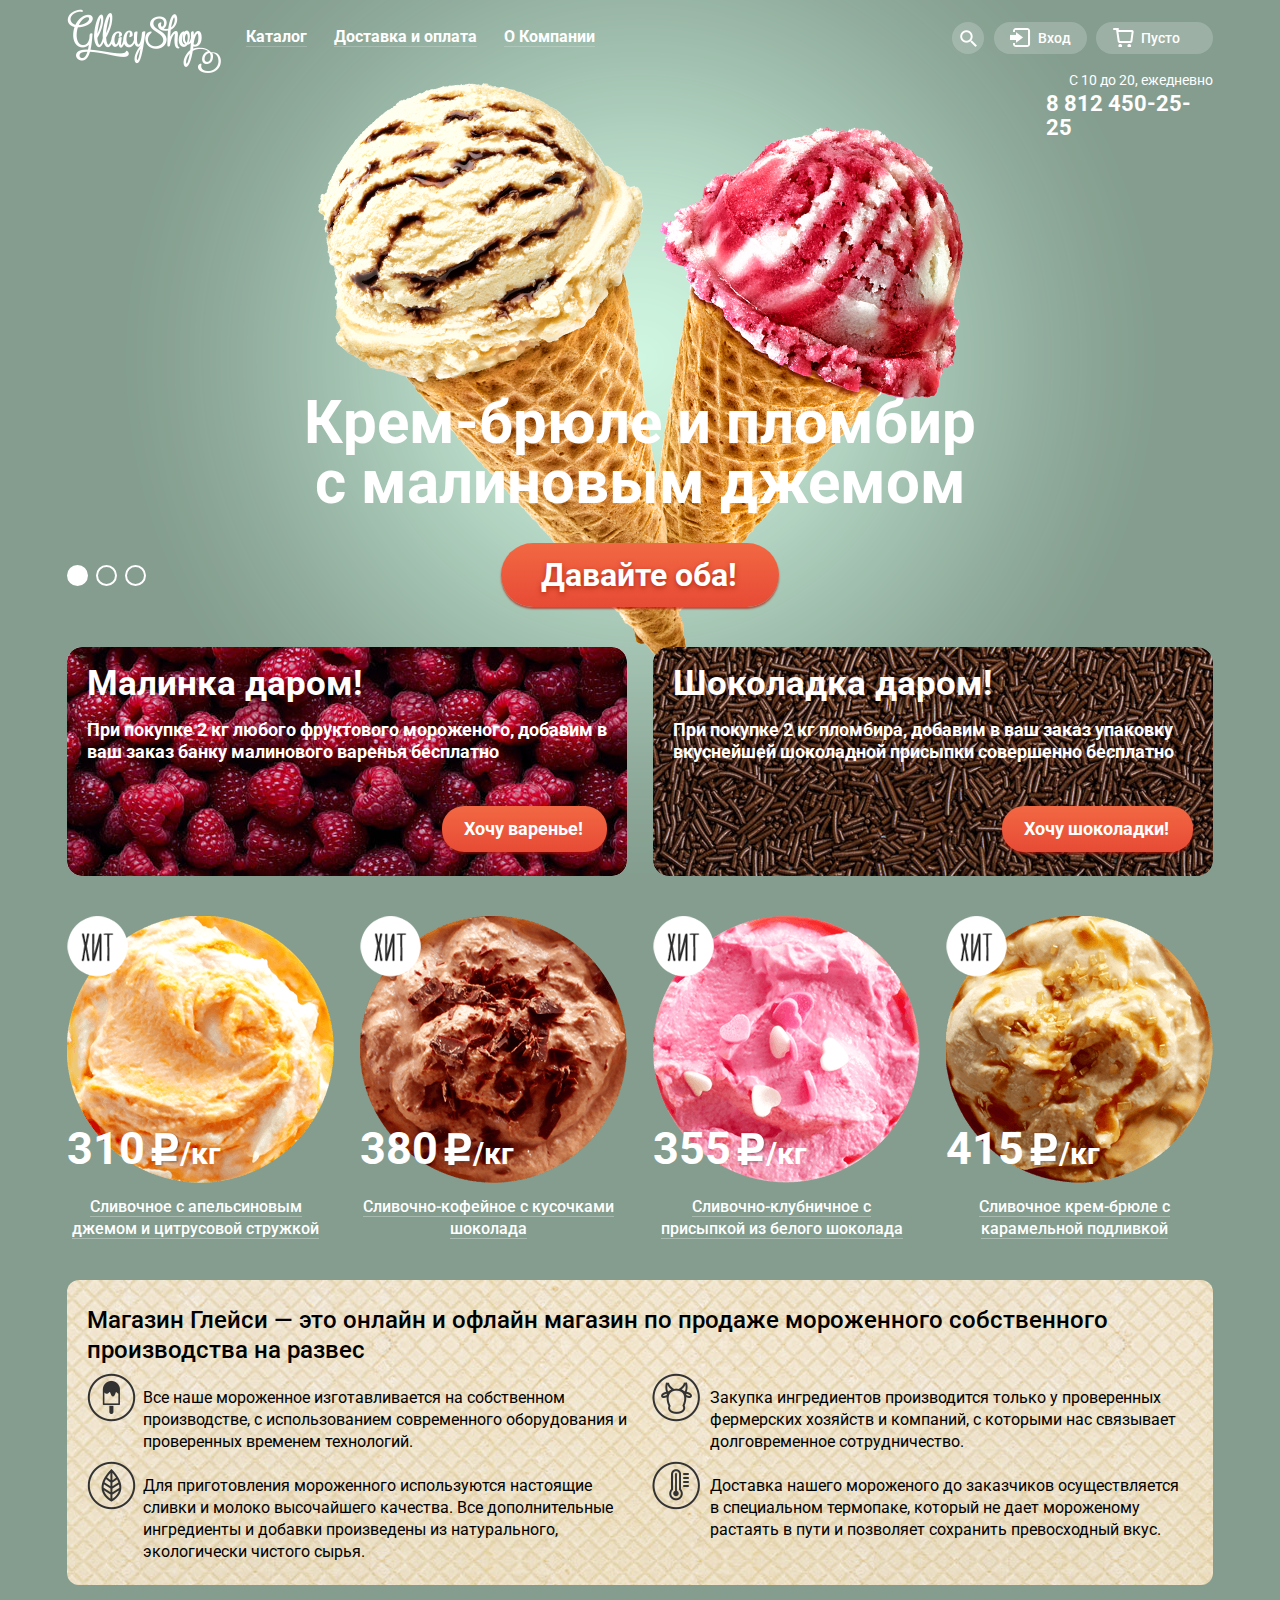
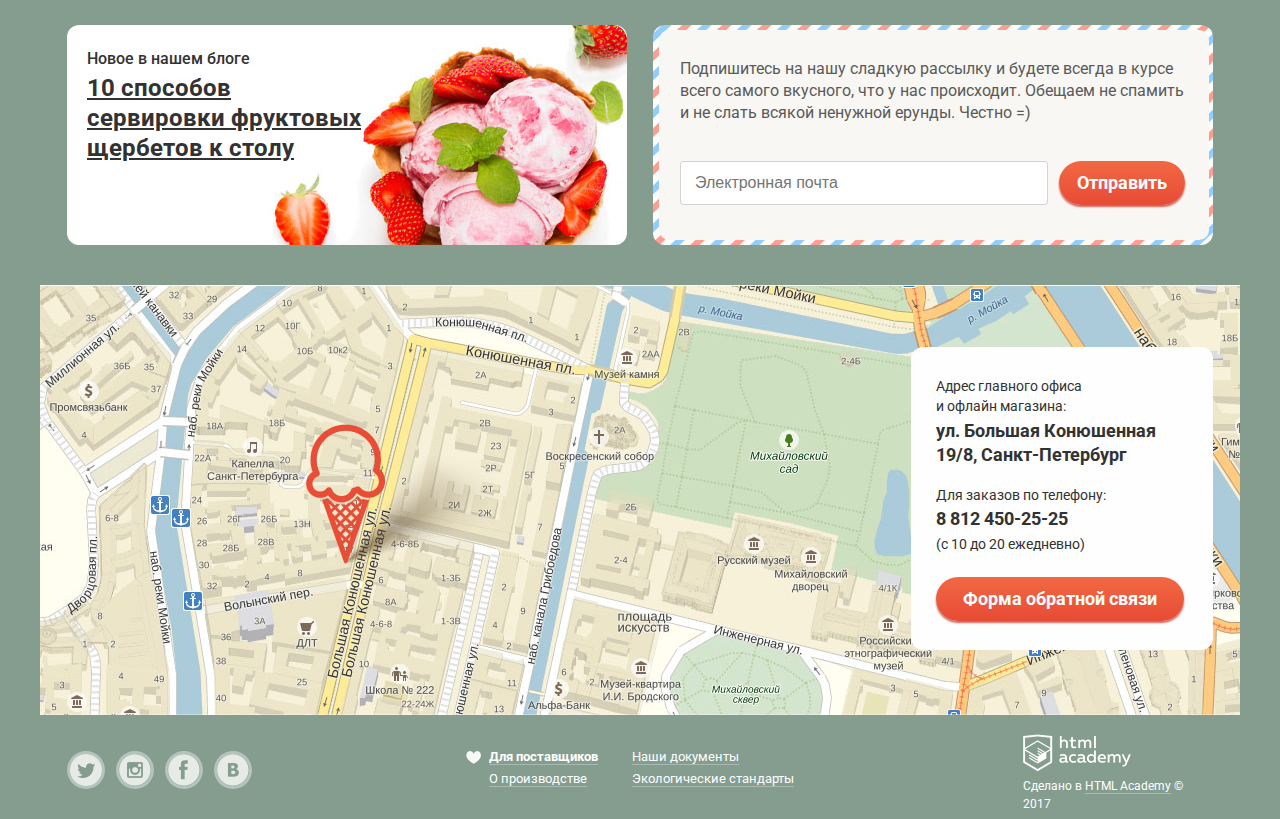
==== commit b6c45ff6: "Проверка" ====
--- a/index.html
+++ b/index.html
@@ -276,7 +276,7 @@
       <label for="email">Ваша почта для ответа?</label>
       <input type="email" name="email" id="email" placeholder="Ваша почта для ответа?" required>
       <label for= "message">Напишите что-нибудь...</label>
-      <textarea type="text" name="login" id="message" required>Напишите что-нибудь...</textarea>
+      <textarea name="login" id="message" required>Напишите что-нибудь...</textarea>
     </form>
     <button class="modal-btn-send btn" type="submit">Отправить</button>
   </div>
--- a/css/style.css
+++ b/css/style.css
@@ -236,7 +236,7 @@
 
 .search {
   position: relative;
-  margin-right: 7px;
+  margin-right: 6px;
   width: 32px;
   min-height: 32px;
   border-radius: 50%;
@@ -1373,7 +1373,7 @@
   border: 2px solid #fff;
 }
 
-.filler-filter-filter input:disabled + label::before ,
+.filler-filter-filter input:disabled + label::before {
   color: rgba(255, 255, 255, 0.4);
 }
 
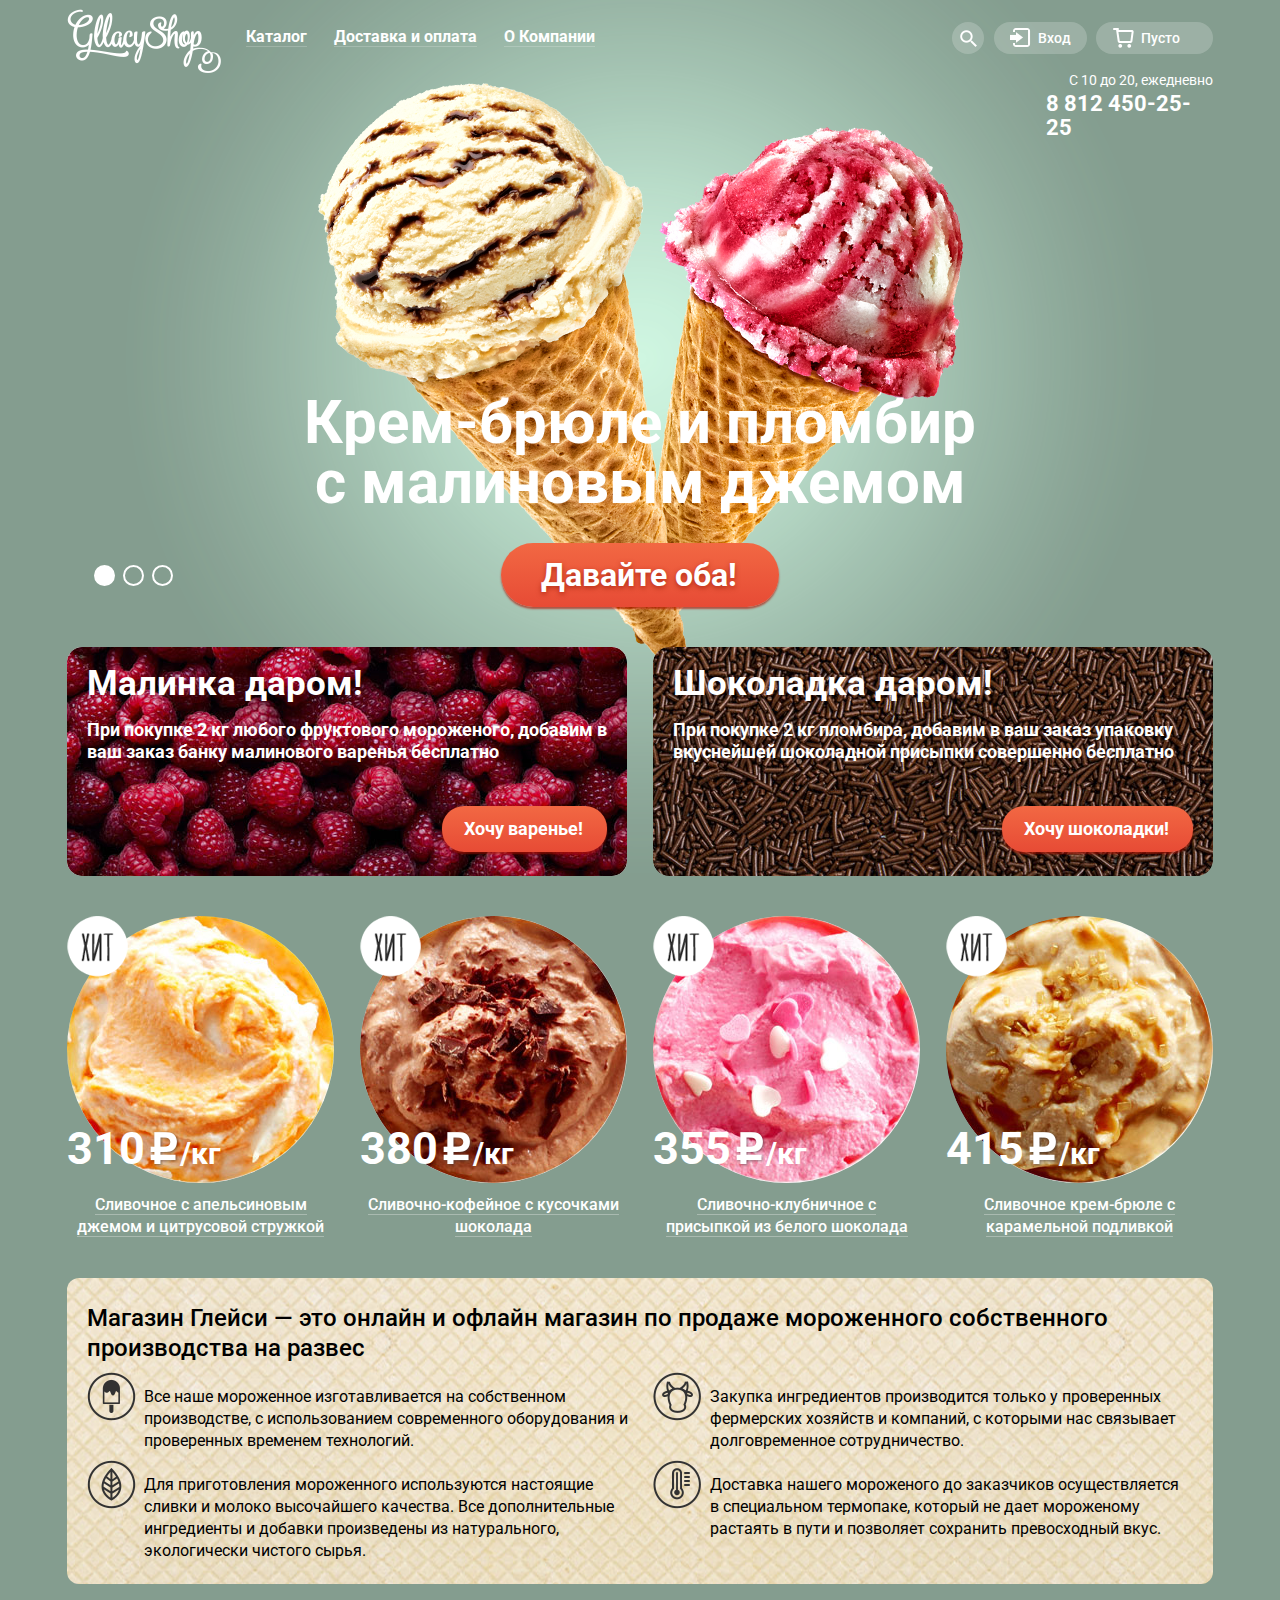
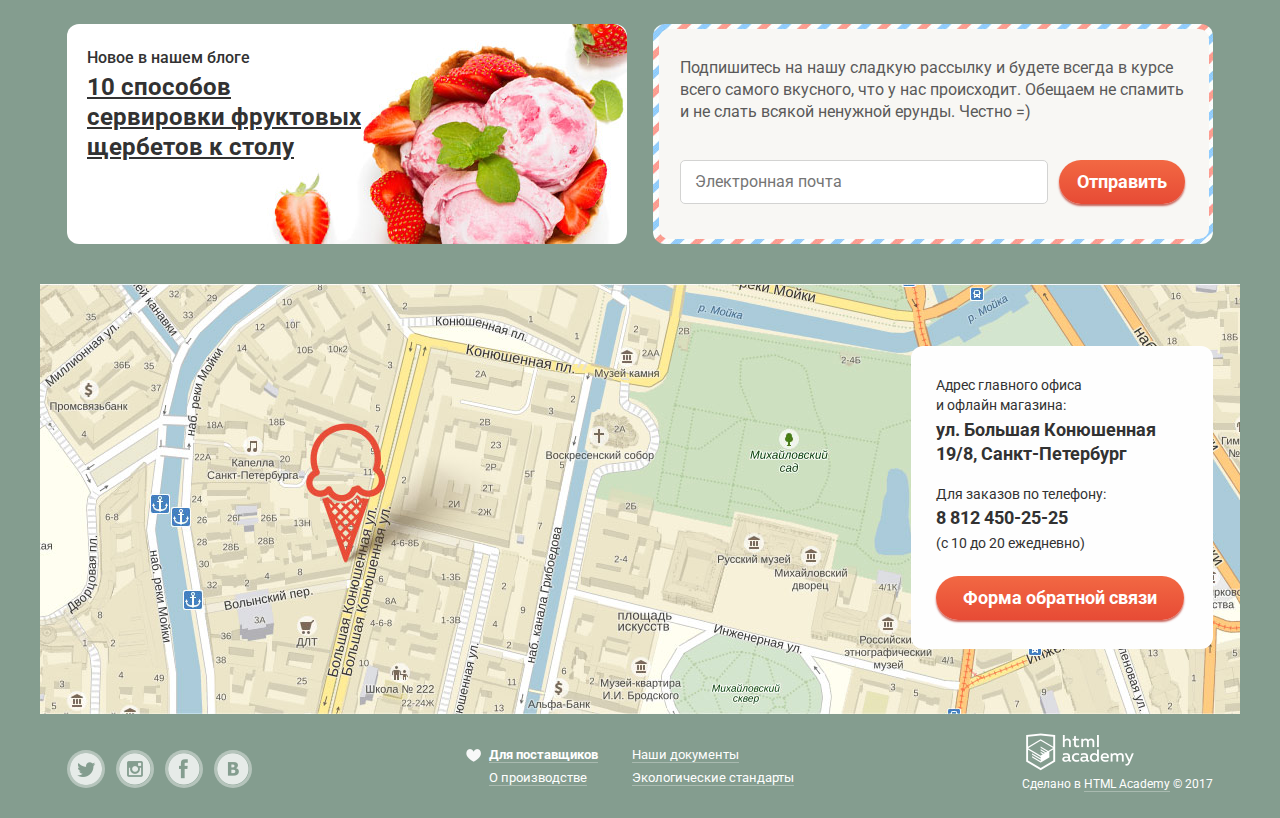
==== commit 968bd650: "Доработка проекта" ====
--- a/index.html
+++ b/index.html
@@ -1,24 +1,20 @@
 <!DOCTYPE html>
 <html lang="ru">
-
-<head>
-  <meta charset="utf-8">
-  <title>Глейси.Главная</title>
-  <link rel="stylesheet" href="https://fonts.googleapis.com/css?family=Roboto:400,500,700&amp;subset=cyrillic">
-  <link rel="stylesheet" href="css/normalize.css">
-  <link rel="stylesheet" href="css/style.css">
-</head>
-<body>
-  <input type="radio" name="toggle" id="btn-1" checked>
-  <input type="radio" name="toggle" id="btn-2">
-  <input type="radio" name="toggle" id="btn-3">
-  <div class="site-wrapper">
-    <div class="content-wrapper">
-      <header class="main-header clearfix">
-        <h1 class="shop-logo">
-          <span class="visually-hidden">Магазин "Глейси"</span>
-          <img src="img/logo.png" alt="Gllacy Shop" width="154" height="64">
-        </h1>
+  <head>
+    <meta charset="utf-8">
+    <meta name="format-detection" content="telephone=no">
+    <title>Глейси.Главная</title>
+    <link rel="stylesheet" href="https://fonts.googleapis.com/css?family=Roboto:400,500,700&amp;subset=cyrillic">
+    <link rel="stylesheet" href="css/normalize.css">
+    <link rel="stylesheet" href="css/style.min.css">
+  </head>
+  <body>
+    <input class="slider-btn1" type="radio" name="toggle" id="btn-1" checked>
+    <input class="slider-btn2" type="radio" name="toggle" id="btn-2">
+    <input class="slider-btn3" type="radio" name="toggle" id="btn-3">
+    <div class="site-wrapper">
+      <header class="main-header container clearfix">
+        <h1 class="shop-logo">Магазин "Глейси"</h1>
         <nav class="main-navigation">
           <ul class="main-menu">
             <li class="main-menu-item">
@@ -65,11 +61,11 @@
             <div class="login-form-wrapper">
               <!--login popup-->
               <form class="login-form clearfix" action="#" method="post">
-                <label for="email">Электронная почта</label>
-                <input type="email" name="email" placeholder="Электронная почта" required>
-                <label for="password">Пароль</label>
-                <input type="text" name="password" id="password" placeholder="Пароль" required>
-                <button class="btn" type="submit">Вход</button>
+                <label for="login-email">Электронная почта</label>
+                <input type="email" name="login-email" id="login-email" placeholder="Электронная почта" required>
+                <label for="login-password">Пароль</label>
+                <input type="text" name="login-password" id="login-password" placeholder="Пароль" required>
+                <button class="btn" type="submit">Войти</button>
                 <div class="login-form-links">
                   <a href="#">Забыли пароль?</a>
                   <a href="#">Новая регистрация</a>
@@ -80,14 +76,14 @@
           <div class="cart">
             <a class="cart-btn" href="#">Пусто</a>
           </div>
-        </div>
-        <div class="header-contacts">
-          <p>С 10 до 20, ежедневно</p>
-          <a class="contacts-phone" href="tel:+78124502525">8 812 450-25-25</a>
+          <div class="header-contacts">
+            <p>С 10 до 20, ежедневно</p>
+            <a class="contacts-phone" href="tel:+78124502525">8 812 450-25-25</a>
+          </div>
         </div>
       </header>
       <!--end header-->
-      <main>
+      <main class="container">
         <div class="slider">
           <div class="slide" id="slide1">
             <div class="slide-title">
@@ -130,9 +126,7 @@
         <section class="popular-items">
           <article class="item">
             <div class="mark mark-hit ">Хит</div>
-            <div class="item-img">
-              <img src="img/creamy-orange-jam.png" alt="Сливочное с апельсиновым джемом и цитрусовой стружкой" width="267" height="267">
-            </div>
+            <img src="img/creamy-orange-jam.jpg" alt="Сливочное с апельсиновым джемом и цитрусовой стружкой" width="267" height="267">
             <p class="item-price">310<span class="small">/кг</span></p>
             <h3 class="item-title">
               <a class="link" href="#">Сливочное с апельсиновым джемом и цитрусовой стружкой</a>
@@ -143,9 +137,7 @@
           </article>
           <article class="item">
             <div class="mark mark-hit">Хит</div>
-            <div class="item-img">
-              <img src="img/creamy-coffee.png" alt="Сливочно-кофейное с кусочками шоколада" width="267" height="267">
-            </div>
+            <img src="img/creamy-coffee.jpg" alt="Сливочно-кофейное с кусочками шоколада" width="267" height="267">
             <p class="item-price">380<span class="small">/кг</span></p>
             <h3 class="item-title">
               <a class="link" href="#">Сливочно-кофейное с кусочками шоколада</a>
@@ -156,9 +148,7 @@
           </article>
           <article class="item">
             <div class="mark mark-hit">Хит</div>
-            <div class="item-img">
-              <img src="img/creamy-strawberry.png" alt="Сливочно-клубничное с присыпкой из белого шоколада" width="267" height="267">
-            </div>
+            <img src="img/creamy-strawberry.jpg" alt="Сливочно-клубничное с присыпкой из белого шоколада" width="267" height="267">
             <p class="item-price">355<span class="small">/кг</span></p>
             <h3 class="item-title">
               <a class="link" href="#">Сливочно-клубничное с присыпкой из белого шоколада</a>
@@ -169,9 +159,7 @@
           </article>
           <article class="item">
             <div class="mark mark-hit">Хит</div>
-            <div class="item-img">
-              <img src="img/creamy-creme-brulee.png" alt="Сливочное крем-брюле с карамельной подливкой" width="267" height="267">
-            </div>
+            <img src="img/creamy-creme-brulee.jpg" alt="Сливочное крем-брюле с карамельной подливкой" width="267" height="267">
             <p class="item-price">415<span class="small">/кг</span></p>
             <h3 class="item-title">
               <a class="link" href="#">Сливочное крем-брюле с карамельной подливкой</a>
@@ -182,41 +170,34 @@
           </article>
         </section>
         <!--end popular-items-->
-        <section class="about-us clearfix">
-          <h2 class="about-us-title">Магазин Глейси — это онлайн и офлайн магазин по продаже мороженного собственного производства на развес</h2>
-          <div class="about-us-info-left">
+        <section class="about-us">
+            <h2 class="about-us-title">Магазин Глейси — это онлайн и офлайн магазин по продаже мороженного собственного производства на развес</h2>
             <p class="about-us-info production">Все наше мороженное изготавливается на собственном производстве, с использованием современного оборудования и проверенных временем технологий.</p>
+            <p class="about-us-info purchase">Закупка ингредиентов производится только у проверенных фермерских хозяйств и компаний, с которыми нас связывает долговременное сотрудничество.</p>
             <p class="about-us-info raw">Для приготовления мороженного используются настоящие сливки и молоко высочайшего качества. Все дополнительные ингредиенты и добавки произведены из натурального, экологически чистого сырья.</p>
-          </div>
-          <div class="about-us-info-right">
-            <p class="about-us-info purchase">Закупка ингредиентов производится только у проверенных фермерских хозяйств и компаний, с которыми нас связывает долговременное сотрудничество.</p>
             <p class="about-us-info delivery">Доставка нашего мороженого до заказчиков осуществляется в специальном термопаке, который не дает мороженому растаять в пути и позволяет сохранить превосходный вкус.</p>
-          </div>
         </section>
         <!--end about-us-->
         <section class="index-content clearfix">
           <div class="blog">
             <h2 class="blog-title">Новое в нашем блоге</h2>
-            <a class="blog-news" href="#">
-              10 способов сервировки фруктовых щербетов к столу
-            </a>
+            <a class="blog-news" href="#">10 способов сервировки фруктовых щербетов к столу</a>
           </div>
           <div class="subscribe">
             <div class="subscribe-inside">
               <p class="subscribe-info">Подпишитесь на нашу сладкую рассылку и будете всегда в курсе всего самого вкусного, что у нас происходит. Обещаем не спамить и не слать всякой ненужной ерунды. Честно =)</p>
               <form class="subscribe-form">
-                <label for="email">Электронная почта</label>
-                <input type="email" name="email" placeholder="Электронная почта" required>
+                <input type="email" name="subscribe-email" id="subscribe-email" placeholder="Электронная почта" required>
+                <label for="subscribe-email">Электронная почта</label>
                 <button class="subscribe-form-btn btn" type="submit">Отправить</button>
               </form>
             </div>
           </div>
         </section>
         <!--end index-content-->
-        <section class="location">
-          <div class="map-wrapper">
-            <img class="map" src="img/map.jpg" alt="карта" width="1200" height="430">
-          </div>
+      </main>
+      <section class="map"  id="map">
+        <div class="map-container">
           <div class="map-contacts">
             <p class="map-address-title">Адрес главного офиса и офлайн магазина:</p>
             <p class="map-address">ул. Большая Конюшенная 19/8, Санкт-Петербург</p>
@@ -225,60 +206,57 @@
             <p class="map-time">(с 10 до 20 ежедневно)</p>
             <a class="feedback-btn btn" href="feedback-form.html">Форма обратной связи</a>
           </div>
-        </section>
-        <!--end contacts-->
-      </main>
-      <footer class="main-footer clearfix">
-        <div class="container">
-          <div class="footer-social">
-            <span class="visually-hidden">Подписывайтесь на нас в соцсетях:</span>
-            <a class="social-btn social-btn-twit" href="#"><span class="visually-hidden">Твиттер,</span></a>
-            <a class="social-btn social-btn-inst" href="#"><span class="visually-hidden">Инстаграм,</span></a>
-            <a class="social-btn social-btn-fb" href="#"><span class="visually-hidden">Фейсбук,</span></a>
-            <a class="social-btn social-btn-vk" href="#"><span class="visually-hidden">Вконтакте</span></a>
-          </div>
-          <div class="footer-navigation clearfix">
-            <ul class="footer-navigation-production">
-              <li>
-                <a class="supplier link" href="#">Для поставщиков</a>
-              </li>
-              <li>
-                <a class="link" href="#">О производстве</a>
-              </li>
-            </ul>
-            <ul class="footer-navigation-documents">
-              <li>
-                <a class="link" href="#">Наши документы</a>
-              </li>
-              <li>
-                <a class="link" href="#">Экологические стандарты</a>
-              </li>
-            </ul>
-          </div>
-          <div class="footer-copyright">
-            <a class="copyright-logo" href="https://htmlacademy.ru">
-              <img src="img/htmlacademy.png" width="108" height="38" alt="html academy">
-            </a>
-            <p>Сделано в
-              <a class="link" href="https://htmlacademy.ru">HTML Academy</a> &copy; 2017</p>
-          </div>
+        </div>
+      </section>
+      <!--end map-->
+      <footer class="main-footer container clearfix">
+        <div class="footer-social">
+          <span class="visually-hidden">Подписывайтесь на нас в соцсетях:</span>
+          <a class="social-btn social-btn-twit hidden" href="#"><span class="visually-hidden">Твиттер,</span></a>
+          <a class="social-btn social-btn-inst" href="#"><span class="visually-hidden">Инстаграм,</span></a>
+          <a class="social-btn social-btn-fb" href="#"><span class="visually-hidden">Фейсбук,</span></a>
+          <a class="social-btn social-btn-vk" href="#"><span class="visually-hidden">Вконтакте</span></a>
+        </div>
+        <div class="footer-navigation">
+          <ul>
+            <li>
+              <a class="supplier link" href="#">Для поставщиков</a>
+            </li>
+            <li>
+              <a class="link" href="#">Наши документы</a>
+            </li>
+            <li>
+              <a class="link" href="#">О производстве</a>
+            </li>
+            <li>
+              <a class="link" href="#">Экологические стандарты</a>
+            </li>
+          </ul>
+        </div>
+        <div class="footer-copyright">
+          <a class="copyright-logo" href="https://htmlacademy.ru">
+            <img src="img/htmlacademy.png" width="108" height="38" alt="html academy">
+          </a>
+          <p>Сделано в
+            <a class="link" href="https://htmlacademy.ru">HTML Academy</a> &copy; 2017</p>
         </div>
       </footer>
       <!--end footer-->
     </div>
-  </div>
-  <div class="modal-content-feedback">
-    <button class="modal-feedback-close" type="button" title="Закрыть">Закрыть</button>
-    <h2 class="modal-feedback-title">Мы обязательно вам ответим!</h2>
-    <form class="write-us-form" action="#" method="post">
-      <label for="name">Как вас зовут?</label>
-      <input type="text" name="name" id="name" placeholder="Как вас зовут?" required>
-      <label for="email">Ваша почта для ответа?</label>
-      <input type="email" name="email" id="email" placeholder="Ваша почта для ответа?" required>
-      <label for= "message">Напишите что-нибудь...</label>
-      <textarea name="login" id="message" required>Напишите что-нибудь...</textarea>
-    </form>
-    <button class="modal-btn-send btn" type="submit">Отправить</button>
-  </div>
-</body>
+    <div class="modal-feedback">
+      <button class="modal-feedback-close" type="button" title="Закрыть">Закрыть</button>
+      <h2 class="modal-feedback-title">Мы обязательно вам ответим!</h2>
+      <form class="write-us-form" action="#" method="post">
+        <label for="modal-name">Как вас зовут?</label>
+        <input type="text" name="modal-name" id="modal-name" placeholder="Как вас зовут?" required>
+        <label for="modal-email">Ваша почта для ответа?</label>
+        <input type="email" name="modal-email" id="modal-email" placeholder="Ваша почта для ответа?" required>
+        <label for="message">Напишите что-нибудь...</label>
+        <textarea name="message" id="message" required>Напишите что-нибудь...</textarea>
+      </form>
+      <button class="modal-btn-send btn" type="submit">Отправить</button>
+    </div>
+    <script src="http://api-maps.yandex.ru/2.0/?load=package.full&lang=ru-RU" type="text/javascript"></script>
+    <script src="js/script.min.js"></script>
+  </body>
 </html>
--- a/css/style.min.css
+++ b/css/style.min.css
@@ -0,0 +1 @@
+.site-wrapper,body{min-width:1200px}.link,body{color:#fff}.btn,body{font-family:Roboto,Arial,sans-serif}.cart-btn::before,.clearfix::after,.login-btn::before,.promo-block-btn,.search::before,.small::before{content:""}.fat-filter input:disabled+label::after,.fat-filter input:disabled+label::before,.filler-filter input:disabled+label::after,.filler-filter input:disabled+label::before{opacity:.4}body{font-size:16px;line-height:22px;font-weight:400;background:#849d8f}body>.slider-btn1,body>.slider-btn2,body>.slider-btn3{display:none}.clearfix::after{display:table;clear:both}.btn,.main-menu-item{display:inline-block;vertical-align:top}.visually-hidden{position:absolute;clip:rect(1px 1px 1px 1px);width:1px;height:1px;border:0;overflow:hidden}.main-header,.main-menu-item,.main-menu-link{position:relative}.container{width:1146px;margin:0 auto;padding:0 27px}.link{text-decoration:none;border-bottom:1px solid rgba(255,255,255,.3)}.link:active,.link:hover{color:#ffbc9e;text-decoration:none;border-bottom:1px solid rgba(255,188,158,.3)}.btn,.main-menu-link{font-weight:700;color:#fff;cursor:pointer;text-decoration:none}.btn{padding:10px 17px;font-size:18px;line-height:24px;border:none;border-radius:22px;background:-moz-linear-gradient(top,#f26843 0,#e74b35 100%);background:-webkit-linear-gradient(top,#f26843 0,#e74b35 100%);background:linear-gradient(to bottom,#f26843 0,#e74b35 100%);box-shadow:0 2px 2px 0 rgba(172,16,0,.64)}.btn:hover{background:-moz-linear-gradient(top,#f58669 0,#ec6f5e 100%);background:-webkit-linear-gradient(top,#f58669 0,#ec6f5e 100%);background:linear-gradient(to bottom,#f58669 0,#ec6f5e 100%);box-shadow:0 2px 2px 0 #ac1000}.btn:active{background:-moz-linear-gradient(bottom,#f26843 0,#e74b35 100%);background:-webkit-linear-gradient(bottom,#f26843 0,#e74b35 100%);background:linear-gradient(to top,#f26843 0,#e74b35 100%);box-shadow:inset 0 2px 2px 0 #952718}.shop-logo{float:left;margin:9px 11px 0 0;width:154px;height:64px;background:url(../img/logo.png);text-indent:100%;white-space:nowrap;overflow:hidden}.main-navigation{float:left;width:690px;font-size:0;margin:14px 0 0;padding:0}.main-menu{margin:0;padding:0;font-size:0;list-style:none}.main-menu-link{display:block;margin:14px 13px 0 14px;font-size:16px;line-height:18px;border-bottom:1px solid rgba(255,255,255,.2)}.main-menu-link.actual,.main-menu-link:hover{margin:7px 0 0;padding:7px 13px 7px 14px;border-radius:16px}.main-menu-link:hover{color:#333;background:#f7f6f3}.main-menu-link:active{background:#ededed;box-shadow:inset 0 2px 1px 0 #696969}.main-menu-link.actual{color:#fff;background:#d07058;cursor:default}.sub-menu-wrapper{position:absolute;display:none;left:-7px;top:32px;z-index:5}.main-menu-item:hover .sub-menu-wrapper{display:block}.sub-menu{margin-top:15px;padding:0;width:144px;list-style:none;border-radius:5px;background:#f8f7f4;box-shadow:0 20px 20px 0 rgba(0,0,0,.4);z-index:10}.sub-menu-item{display:block;padding-top:2px;padding-bottom:3px}.sub-menu-title{margin-left:6px;margin-right:9px;padding-left:15px;font-size:14px;font-weight:500;line-height:38px;color:#323232;border-bottom:1px solid #d1d0ce}.sub-menu-link{display:block;padding-left:20px;height:28px;font-size:14px;font-weight:400;line-height:28px;color:#323232;text-decoration:none;cursor:pointer}.sub-menu-link:hover{background:#fbded7}.sub-menu-link:active{background:#f6b5a5}.sub-menu-link.actual{color:#fff;background:#d07058;cursor:default}.user-block{float:right;margin:22px 0 0;padding:0;width:261px}.cart-items,.login-form,.search-form{margin-top:5px;box-shadow:0 20px 20px 0 rgba(0,0,0,.4)}.cart,.login,.search{display:inline-block;vertical-align:top}.search{position:relative;margin-right:6px;width:32px;min-height:32px;border-radius:50%;background:rgba(255,255,255,.2);cursor:pointer}.login-form input,.search-form input{min-height:44px;font-size:14px;font-family:Roboto,Arial,sans-serif;box-sizing:border-box}.search::before{position:absolute;top:8px;left:8px;width:17px;height:17px;background:url(../img/sprite.png) -324px -150px no-repeat}.search:hover{background:#fff}.search:hover::before{background:url(../img/sprite.png) -145px -197px no-repeat}.search-form-wrapper{position:absolute;display:none;top:32px;right:0;z-index:5}.login,.login-btn{position:relative}.search:hover .search-form-wrapper{display:block}.search-form{padding:20px 15px;width:310px;border-radius:5px;background:#f8f7f4;z-index:10}.search-form input{padding:0 14px;width:311px;font-weight:400;line-height:24px;color:#999;border:1px solid #d7d3d2;border-radius:5px}.search-form input:hover{padding:0 13px;border:2px solid #c7c6c5}.search-form input:focus{outline:0;padding:0 13px;color:#323232;border:2px solid #8fbdec}.search-form label{display:none}.login-btn{display:block;margin-right:5px;padding:8px 16px 8px 44px;font-size:14px;font-weight:500;line-height:16px;color:#fff;text-decoration:none;border-radius:16px;background:rgba(255,255,255,.2);cursor:pointer}.login-btn::before{position:absolute;top:6px;left:16px;width:21px;height:19px;background:url(../img/sprite.png) -201px -156px no-repeat}.login-btn:hover{color:#323232;background:#fff}.login-btn:hover::before{background:url(../img/sprite.png) -94px -205px no-repeat}.login-form-wrapper{position:absolute;display:none;top:32px;right:0;z-index:5}.login:hover .login-form-wrapper{display:block}.login-form{padding:20px 17px 20px 19px;width:241px;border-radius:5px;background:#f8f7f4;z-index:10}.login-form input{margin-bottom:20px;padding:0 14px;width:241px;font-weight:400;line-height:24px;color:#999;border:1px solid #d7d3d2;border-radius:5px}.login-form input:hover{padding:0 13px;border:2px solid #c7c6c5}.login-form input:focus{outline:0;padding:0 13px;color:#323232;border:2px solid #8fbdec}.login-form label{display:none}.login-form .btn{float:left;width:100px;margin-right:21px;padding:10px 25px;box-sizing:border-box}.login-form-links{float:left;width:120px}.login-form-links a{display:inline-block;font-size:13px;font-weight:400;line-height:24px;color:#323232;vertical-align:top;text-decoration:none;border-bottom:1px solid rgba(0,0,0,.3);cursor:pointer}.login-form-links a:active,.login-form-links a:hover{color:#e84d37;border-bottom:1px solid rgba(236,89,60,.3)}.cart-btn{position:relative;display:block;padding:8px 8px 8px 45px;min-width:64px;font-size:14px;font-weight:500;line-height:16px;color:#fff;text-decoration:none;border-radius:16px;background:rgba(255,255,255,.2);cursor:pointer}.cart-btn::before{position:absolute;top:6px;left:17px;width:21px;height:20px;background:url(../img/sprite.png) -15px -15px no-repeat}.cart-btn.full{color:#323232;background:#fff}.cart-btn.full::before{background:url(../img/sprite.png) -66px -15px no-repeat}.cart-items-wrapper{position:absolute;display:none;top:54px;right:27px;z-index:5}.cart:hover .cart-items-wrapper{display:block}.cart-item a,.cart-item div{display:inline-block;vertical-align:top}.cart-items{padding:20px 15px 20px 17px;width:508px;font-size:0;border-radius:5px;background:#f8f7f4;z-index:10}.cart-item{margin:0 0 14px;padding:0;font-size:0}.cart-item-cancel{position:relative;margin-top:25px;margin-right:10px;width:11px;height:11px;font-size:0;border:0;background-color:transparent;cursor:pointer}.cart-item-cancel::after,.cart-item-cancel::before{content:"";position:absolute;top:-10px;left:0;width:14px;height:1px;background-color:#323232;border-radius:1px}.cart-item-cancel::before{-webkit-transform:rotate(45deg);-ms-transform:rotate(45deg);transform:rotate(45deg)}.cart-item-cancel::after,.modal-feedback-close::before{-webkit-transform:rotate(45deg);-ms-transform:rotate(45deg)}.cart-item-cancel::after{transform:rotate(-45deg)}.cart-item a{margin-right:10px;text-decoration:none}.cart-items .cart-img{width:33px;height:33px;border-radius:50%;overflow:hidden}.cart-item div{margin-top:10px;font-size:13px;font-weight:400;line-height:16px;color:#323232}.cart-item-title{margin-right:25px;width:220px}.cart-item-amt{margin-right:20px;width:100px}.cart-item-price{color:#999}.cart-items-total{margin-bottom:14px;padding-top:13px;font-size:15px;font-weight:700;line-height:18px;text-align:right;color:#323232;border-top:1px solid #cacac7}.cart-items-btn{margin-left:337px;padding:10px 15px 10px 14px;color:#fefefe}.header-contacts{position:absolute;top:72px;right:27px;width:170px;cursor:pointer;z-index:1}.header-contacts p{margin:0 0 4px;font-size:14px;line-height:16px;text-align:right}.item,.pagination-page,.slider{text-align:center}.contacts-phone{display:block;padding-left:3px;font-size:22px;font-weight:700;line-height:24px;text-decoration:none;color:#fff}.slider{position:relative;padding-top:320px;color:#fff}.slide{display:none}.slide-title{width:700px;margin:0 auto 30px;font-size:60px;font-weight:700;line-height:60px}.promo,.slider-btn{margin-bottom:40px}.slider-btn{padding:10px 42px 10px 40px;font-size:32px;font-weight:700;line-height:44px;text-shadow:0 2px 5px rgba(160,32,11,.76);border-radius:32px}.slider-controls{position:absolute;left:27px;bottom:60px;z-index:20;font-size:0}.item .mark,.item-price{left:0;position:absolute}.slider-controls label{display:inline-block;width:17px;height:17px;margin-right:8px;vertical-align:top;background:0 0;border:2px solid #fff;border-radius:50%;cursor:pointer}.slider-btn1:checked~.site-wrapper .slide:nth-child(1),.slider-btn2:checked~.site-wrapper .slide:nth-child(2),.slider-btn3:checked~.site-wrapper .slide:nth-child(3){display:block}.slider-btn1:checked~.site-wrapper{background:url(../img/slide1.png) top center no-repeat #849d8f}.slider-btn2:checked~.site-wrapper{background:url(../img/slide2.png) top center no-repeat #8996a6}.slider-btn3~.site-wrapper{background:url(../img/slide3.png) top center no-repeat #9d8b84}.slider-btn1:checked~.site-wrapper label[for=btn-1],.slider-btn2:checked~.site-wrapper label[for=btn-2],.slider-btn3:checked~.site-wrapper label[for=btn-3]{background-color:#fff}.promo-block{position:relative;width:520px;min-height:197px;padding:16px 20px;font-size:18px;font-weight:700}.promo-block.raspberry{float:left;color:#fff;background:url(../img/raspberry-banner.jpg) 100% 100% no-repeat #b13559;border-radius:15px}.promo-block.chocolate{float:right;color:#fff;background:url(../img/chocolate-banner.jpg) #391d11;border-radius:16px}.promo-block-title{margin:0 0 15px;padding:0;font-size:35px;line-height:41px}.items,.popular-items{font-size:0}.promo-block-info{margin:0 0 50px;padding:0}.item,.items{margin-bottom:40px}.promo-block-btn{position:absolute;right:20px;bottom:24px;padding:11px 24px 11px 22px}.item{position:relative;display:inline-block;width:267px;margin-right:26px;vertical-align:top}.item:nth-child(4n+4){margin-right:0}.item:nth-child(4n+4):hover{margin-right:-13px}.item .mark{top:0;width:61px;height:61px;text-indent:-1000px;overflow:hidden;z-index:20}.item .mark-hit{background:url(../img/sprite.png) -263px -15px no-repeat}.item-price{top:210px;font-size:45px;font-weight:700;margin:0;line-height:45px;z-index:20}.item-price .small{font-size:30px;padding-left:35px}.small::before{position:absolute;top:5px;right:41px;width:31px;height:36px;background:url(../img/sprite.png) -263px -150px}.item img{margin-bottom:10px;width:267px;height:267px;border-radius:50%;overflow:hidden}.item-title{margin:-10px auto 0;width:257px;font-size:16px;font-weight:500;line-height:22px}.item:hover .item-view{display:block}.item:hover .item-title,.item:hover img{position:relative;z-index:5}.item-view{position:absolute;top:-6px;left:-13px;display:none;width:293px;min-height:405px;border-radius:5px;background:rgba(248,247,244,.3);box-shadow:0 20px 20px 0 rgba(0,0,0,.4);z-index:1}.about-us,.blog,.subscribe{border-radius:12px}.item-view .item-btn{margin-top:339px}.about-us{margin-bottom:40px;color:#000;background:url(../img/pattern-waffle.jpg) center #f1e6d1}.about-us-title{margin:0;padding:25px 20px 23px;font-size:24px;font-weight:500;line-height:30px}.about-us-info{position:relative;display:inline-block;padding-left:77px;width:485px;margin:0;padding-bottom:22px;vertical-align:top}.about-us-info:nth-child(odd){width:472px}.delivery::before,.production::before,.purchase::before,.raw::before{content:"";position:absolute;top:-14px;left:20px;width:49px;height:49px}.production::before{background:url(../img/sprite.png) -122px -94px no-repeat}.purchase::before{background:url(../img/sprite.png) -167px -15px no-repeat}.raw::before{background:url(../img/sprite.png) -15px -156px no-repeat}.delivery::before{background:url(../img/sprite.png) -192px -216px no-repeat}.index-content{margin-bottom:40px}.blog{float:left;padding:23px 20px;width:520px;min-height:174px;color:#323232;background:url(../img/blog-img.jpg) no-repeat #fff}.blog-title{margin:0 0 3px;font-size:16px;font-weight:500;line-height:22px}.blog-news{display:block;width:284px;font-size:24px;font-weight:700;line-height:30px;color:#323232;cursor:pointer}.subscribe{float:right;width:548px;min-height:210px;padding:5px 6px;color:#5a5a5a;background:url(../img/pattern-email.jpg) #f8f7f4;z-index:0}.subscribe-inside{padding:28px 21px 18px;width:508px;min-height:164px;border-radius:10px;background:#f8f7f4}.subscribe-info{margin:0 0 37px}.subscribe-form label{display:none}.subscribe-form input{padding:0 14px;margin-right:7px;width:368px;min-height:44px;font-family:Roboto,Arial,sans-serif;font-size:16px;line-height:24px;color:#999;box-sizing:border-box;border:1px solid #d3d3d2;border-radius:5px}.subscribe-form input:hover{padding:0 13px;border:2px solid #999}.subscribe-form input:focus{outline:0;padding:0 13px;color:#323232;border:2px solid #8fbdec}.subscribe-form-btn{padding:10px 18px;background:linear-gradient(to bottom,#f26843 0,#e74b35 100%);box-shadow:0 2px 2px 0 rgba(172,16,0,.64);cursor:pointer}.subscribe-form-btn:hover{background:linear-gradient(to bottom,#f58669 0,#ec6f5e 100%);box-shadow:0 2px 2px 0 #ac1000}.subscribe-form-btn:active{background:linear-gradient(to top,#f26843 0,#e74b35 100%);box-shadow:inset 0 2px 2px 0 #952718}.filter-btn:active,.filter-btn:focus{box-shadow:inset 0 2px 1px 0 #6d6c6d}.map{height:430px;background:url(../img/map.jpg) center no-repeat}.map-container{position:relative;width:1146px;margin:0 auto}.map-contacts{position:absolute;top:62px;right:0;padding:29px 25px;width:252px;color:#323232;border-radius:12px;background:#fefefe;z-index:50}.map-address-title{margin:0 0 3px;width:150px;font-size:14px;font-weight:400;line-height:20px}.map-address{margin:0 0 18px;width:225px;font-size:18px;font-weight:700;line-height:24px}.map-phone-title{margin:0 0 3px;font-size:14px;font-weight:400;line-height:20px}.map-phone{margin-bottom:3px;display:block;font-size:18px;font-weight:700;line-height:22px;color:#323232;text-decoration:none}.map-time{margin:0 0 22px;font-size:14px;font-weight:400;line-height:22px}.breadcrumbs,.breadcrumbs li{display:inline-block;font-size:0;vertical-align:top}.feedback-btn{padding:10px 27px}.breadcrumbs{margin:25px 0 0;padding:0;list-style:none}.breadcrumbs li{margin:0;padding:0}.breadcrumbs li::after,.breadcrumbs-nav{font-size:14px;font-weight:400;line-height:16px}.breadcrumbs li::after{content:"»";margin-left:8px;margin-right:8px}.breadcrumbs li:last-child::after{content:""}.catalog-creamy-title{margin:-4px 0 26px;font-size:35px;font-weight:700;line-height:41px}.filter{margin:0 0 40px;padding:0;font-size:16px;font-weight:500;line-height:18px}.filter-title{margin-left:16px;margin-bottom:7px;font-size:14px;font-weight:500;line-height:16px}.filter-btn,.sorting-filter select{font-size:16px;font-weight:500;font-family:Roboto,Arial,sans-serif}.sorting-filter{float:left;width:193px;margin:0 16px 0 0;padding:0;border:none}.select-wrapper{width:193px;height:36px;border:none;border-radius:18px;background:url(../img/select.png) 170px no-repeat rgba(255,255,255,.2);overflow:hidden}.sorting-filter select{padding-right:25px;padding-left:15px;width:237px;height:36px;color:#fff;box-sizing:border-box;border:none;border-radius:18px;background:0 0}.select-wrapper:hover{width:193px;height:36px;border:none;background:url(../img/select-hover.png) 170px no-repeat #fff}.sorting-filter select:hover{color:#323232}.range-filter{float:left;width:218px;margin:0 15px 0 0;padding:0;border:none}.range-controls{position:relative;height:36px;padding:0 15px;border-radius:18px;background:rgba(255,255,255,.2);overflow:hidden}.range-controls .scale{margin-top:16px;height:4px;background:rgba(255,255,255,.5)}.range-controls .bar{width:100px;height:4px;margin-left:30px;background:#fff}.range-controls .toggle{position:absolute;top:8px;left:34px;width:20px;height:20px;background:#fff;border-radius:50%;cursor:pointer}.range-controls .max-toggle{left:132px}.fat-filter{float:left;width:415px;margin:0 289px 0 0;padding:0;border:none}.fat-filter-wrapper{width:415px;min-height:36px;border-radius:18px;background:rgba(255,255,255,.2)}.fat-filter input{display:none}.fat-filter input+label{position:relative;display:inline-block;padding-top:8px;padding-left:46px;padding-bottom:10px;vertical-align:top;cursor:pointer}.fat-filter input+label::before,.fat-filter input:checked+label::after{content:"";position:absolute;display:block}.fat-filter input+label::before{top:7px;left:17px;width:18px;height:18px;border:1px solid #f8f4f4;border-radius:50%}.fat-filter input:checked+label::after{top:12px;left:22px;width:10px;height:10px;background:#f8f7f4;border-radius:50%}.fat-filter input+label:hover::before{width:16px;height:16px;border:2px solid #fff}.fat-filter input:checked+label:hover::after{background:#fff}.filler-filter{float:left;width:702px;margin:16px 15px 0 0;padding:0;border:none}.filler-filter-wrapper{width:702px;min-height:36px;border-radius:18px;background:rgba(255,255,255,.2)}.filler-filter input{display:none}.filler-filter input+label{position:relative;display:inline-block;padding-top:7px;padding-left:48px;vertical-align:top;cursor:pointer}.filler-filter input+label::before,.filler-filter input:checked+label::after{position:absolute;top:6px;left:18px;content:""}.filler-filter input:nth-child(5)+label,.filler-filter input:nth-child(7)+label,.filler-filter input:nth-child(9)+label{padding-left:50px}.filler-filter input+label::before{display:block;width:18px;height:18px;border:1px solid #fff;border-radius:3px}.filler-filter input:checked+label::after{display:block;width:20px;height:20px;background:url(../img/sprite.png) -117px -15px no-repeat}.filler-filter input+label:hover::before{width:16px;height:16px;border:2px solid #fff}.filter-btn{margin-top:39px;padding:7px 27px 7px 29px;line-height:18px;color:#fff;text-decoration:none;border:2px solid #fff;border-radius:18px;background:rgba(255,255,255,.2);cursor:pointer}.filter-btn:hover{color:#323232;background:#fbfcfb}.filter-btn:active{padding:9px 29px 9px 31px;color:#323232;border:none;background:#eaeaea}.pagination-page,.social-btn{text-decoration:none;border-radius:50%}.filter-btn:focus{outline:0}.pagination{position:relative;width:190px;margin:0 0 0 auto;padding:0;font-size:0}.pagination li{display:inline-block;vertical-align:top}.pagination-page{display:block;margin-right:3px;width:26px;height:26px;font-size:16px;font-weight:500;line-height:26px;color:#fff;cursor:pointer}.pagination-next,.pagination-prev{display:block;margin-top:5px;width:9px;height:14px}.pagination-page:hover{background:rgba(255,255,255,.2)}.pagination-page.actual,.pagination-page:active{color:#323232;background:#fff}.pagination-page.actual{cursor:default}.pagination-prev{margin-right:15px;background:url(../img/sprite.png) -302px -106px no-repeat}.pagination-prev.disabled{opacity:.2}.pagination-next{margin-left:12px;background:url(../img/sprite.png) -263px -106px no-repeat}.footer-navigation li,.social-btn{display:inline-block;vertical-align:top}.main-footer.common-page{margin-top:30px;border-top:1px solid rgba(255,255,255,.3)}.footer-social{float:left;width:267px;margin-top:36px;margin-right:26px;margin-bottom:30px;font-size:0}.social-btn{width:32px;height:32px;margin-right:11px;border:3px solid rgba(255,255,255,.5);opacity:.8;background:url(../img/sprite.png) no-repeat}.social-btn:active,.social-btn:hover{border:3px solid rgba(255,255,255,.7);opacity:1}.social-btn:active{box-shadow:inset 0 2px 1px #888}.social-btn-twit{background-position:-270px -216px}.social-btn-inst{background-position:-201px -94px}.social-btn-fb{background-position:-15px -94px}.social-btn-vk{background-position:-15px -278px}.footer-navigation{float:left;width:450px;margin-top:33px}.footer-navigation ul{padding-left:129px;font-size:0;list-style:none}.footer-navigation li{margin-right:31px;width:112px}.footer-navigation li:nth-child(even){margin-right:0;width:163px}.footer-navigation .link{font-size:13px;line-height:16px}.footer-navigation .supplier{position:relative;font-weight:700}.supplier::before{content:"";position:absolute;top:2px;left:-23px;width:15px;height:13px;background:url(../img/sprite.png) -77px -94px no-repeat}.footer-copyright{float:right;width:267px;text-align:right}.copyright-logo{display:block;margin:19px auto 4px;width:108px;height:38px}.footer-copyright p{margin:0;font-size:12px;line-height:18px}.footer-copyright.link{font-size:12px;line-height:18px;color:#fefefe}.modal-feedback{position:fixed;top:25%;left:35%;display:none;width:428px;padding:20px 24px 26px 25px;color:#323232;border-radius:8px;background:#f8f7f4;z-index:100}.modal-feedback-show{display:block}.modal-feedback-error{animation:shake .6s}@keyframes bounce{0%{-webkit-transform:translateY(-2000px);-ms-transform:translateY(-2000px);transform:translateY(-2000px)}70%{-webkit-transform:translateY(30px);-ms-transform:translateY(30px);transform:translateY(30px)}90%{-webkit-transform:translateY(-10px);-ms-transform:translateY(-10px);transform:translateY(-10px)}100%{-webkit-transform:translateY(0);-ms-transform:translateY(0);transform:translateY(0)}}@keyframes shake{0%,100%{-webkit-transform:translateX(0);-ms-transform:translateX(0);transform:translateX(0)}10%,30%,50%,70%,90%{-webkit-transform:translateX(-10px);-ms-transform:translateX(-10px);transform:translateX(-10px)}20%,40%,60%,80%{-webkit-transform:translateX(10px);-ms-transform:translateX(10px);transform:translateX(10px)}}.modal-feedback-close{position:absolute;top:15px;right:16px;width:18px;height:17px;font-size:0;border:0;background-color:transparent;cursor:pointer}.modal-feedback-close::after,.modal-feedback-close::before{content:"";position:absolute;top:8px;right:-2px;width:24px;height:2px;background-color:#000;border-radius:1px}.modal-feedback-close::before{transform:rotate(45deg)}.modal-feedback-close::after{-webkit-transform:rotate(45deg);-ms-transform:rotate(45deg);transform:rotate(-45deg)}.modal-feedback-title{margin:0 0 20px;font-size:24px;font-weight:500;line-height:28px}.write-us-form label{display:none}.write-us-form input,.write-us-form textarea{margin-bottom:20px;padding:0 14px;width:267px;min-height:44px;font-family:Roboto,Arial,sans-serif;font-size:16px;font-weight:400;line-height:24px;color:#999;box-sizing:border-box;border-radius:5px;border:1px solid #d3d3d2}.write-us-form textarea{padding:7px 14px;width:428px;min-height:155px}.write-us-form input:hover,.write-us-form textarea:hover{padding:0 13px;border:2px solid #c7c6c5}.write-us-form input:focus,.write-us-form textarea:focus{outline:0;padding:0 13px;color:#323232;border:2px solid #8fbdec}.write-us-form textarea:focus,.write-us-form textarea:hover{padding:6px 13px}.modal-btn-send{margin-left:290px;padding:10px 23px}
